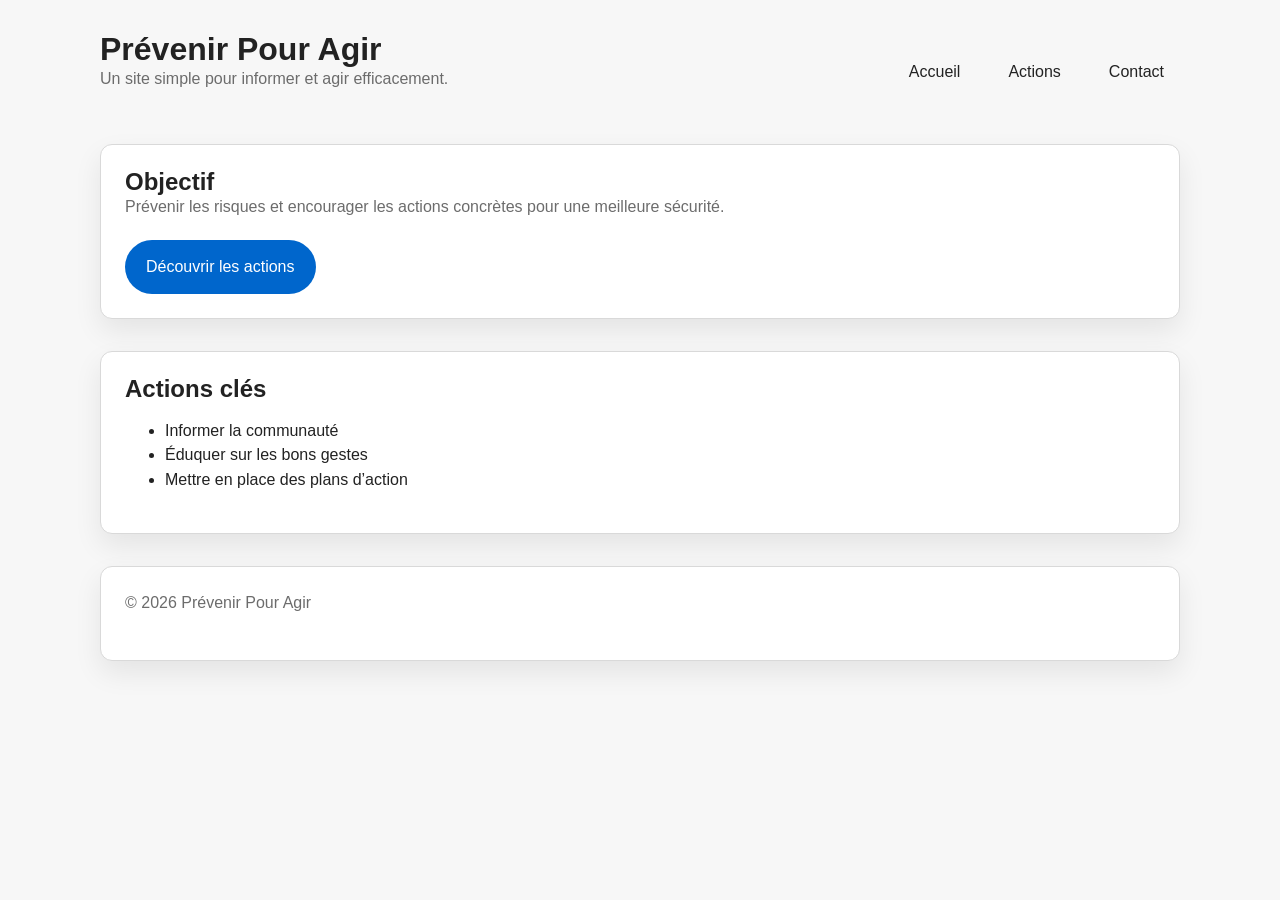
==== index.html @ 8dd8520b "Initialisation du projet et ajout du site" ====
<!DOCTYPE html>
<html lang="en">
<head>
    <meta charset="UTF-8">
    <meta name="viewport" content="width=device-width, initial-scale=1.0">
    <title>Prévenir Pour Agir</title>
    <link rel="stylesheet" href="style.css">
</head>
<body>
  <div class="container">
    <header>
      <div class="brand-nav">
        <div>
          <h1>Prévenir Pour Agir</h1>
          <p>Un site simple pour informer et agir efficacement.</p>
        </div>
        <nav class="nav-bar">
          <a href="#home">Accueil</a>
          <a href="#actions">Actions</a>
          <a href="#contact">Contact</a>
        </nav>
      </div>
    </header>

    <main id="home">
      <section class="card">
        <h2>Objectif</h2>
        <p>Prévenir les risques et encourager les actions concrètes pour une meilleure sécurité.</p>
        <a href="#actions" class="button">Découvrir les actions</a>
      </section>

      <section id="actions" class="card">
        <h2>Actions clés</h2>
        <ul>
          <li>Informer la communauté</li>
          <li>Éduquer sur les bons gestes</li>
          <li>Mettre en place des plans d’action</li>
        </ul>
      </section>
    </main>

    <footer class="card">
      <p>© 2026 Prévenir Pour Agir</p>
    </footer>
  </div>
</body>
</html>
---- style.css ----
/* Feuille de style standard pour Prévenir Pour Agir */

:root {
  --bg-color: #f7f7f7;
  --surface-color: #ffffff;
  --text-color: #222222;
  --muted-color: #6c6c6c;
  --accent-color: #0066cc;
  --border-color: #d9d9d9;
  --radius: 12px;
  --shadow: 0 12px 28px rgba(0, 0, 0, 0.08);
  --max-width: 1080px;
}

* {
  box-sizing: border-box;
}

html {
  font-family: Inter, "Segoe UI", Roboto, Helvetica, Arial, sans-serif;
  font-size: 16px;
  line-height: 1.55;
  color: var(--text-color);
  background: var(--bg-color);
}

body {
  margin: 0;
  min-height: 100vh;
  background: var(--bg-color);
}

img,
svg,
video,
canvas {
  max-width: 100%;
  display: block;
}

a {
  color: var(--accent-color);
  text-decoration: none;
}

a:hover,
a:focus-visible {
  text-decoration: underline;
}

button,
input,
textarea,
select {
  font: inherit;
}

button {
  cursor: pointer;
}

.container {
  width: min(100%, calc(100% - 3rem));
  max-width: var(--max-width);
  margin: 0 auto;
  padding: 2rem 0;
}

header,
main,
footer {
  width: 100%;
}

.brand-nav {
  display: flex;
  align-items: center;
  justify-content: space-between;
  gap: 1.5rem;
  margin-bottom: 2rem;
}

.nav-bar {
  display: flex;
  flex-wrap: wrap;
  gap: 1rem;
  align-items: center;
}

.nav-bar a {
  color: var(--text-color);
  padding: 0.7rem 1rem;
  border-radius: 999px;
  transition: background 0.2s ease, color 0.2s ease;
}

.nav-bar a:hover,
.nav-bar a:focus-visible {
  background: rgba(0, 102, 204, 0.1);
  color: var(--accent-color);
}

section {
  margin-bottom: 2rem;
}

h1,
h2,
h3,
h4,
h5,
h6 {
  margin: 0;
  line-height: 1.1;
}

h1 {
  font-size: clamp(2rem, 2.5vw, 3rem);
}

p {
  margin: 0 0 1.25rem;
  color: var(--muted-color);
}

.card {
  background: var(--surface-color);
  border: 1px solid var(--border-color);
  border-radius: var(--radius);
  box-shadow: var(--shadow);
  padding: 1.5rem;
}

.button {
  display: inline-flex;
  align-items: center;
  justify-content: center;
  padding: 0.85rem 1.25rem;
  border: 1px solid transparent;
  border-radius: 999px;
  background: var(--accent-color);
  color: #fff;
  text-decoration: none;
  transition: background 0.2s ease, transform 0.2s ease;
}

.button:hover,
.button:focus-visible {
  background: #004a99;
}

@media (prefers-reduced-motion: reduce) {
  * {
    scroll-behavior: auto !important;
    transition-duration: 0s !important;
    animation-duration: 0s !important;
  }
}

@media (max-width: 720px) {
  .container {
    padding: 1.5rem 0;
  }
}
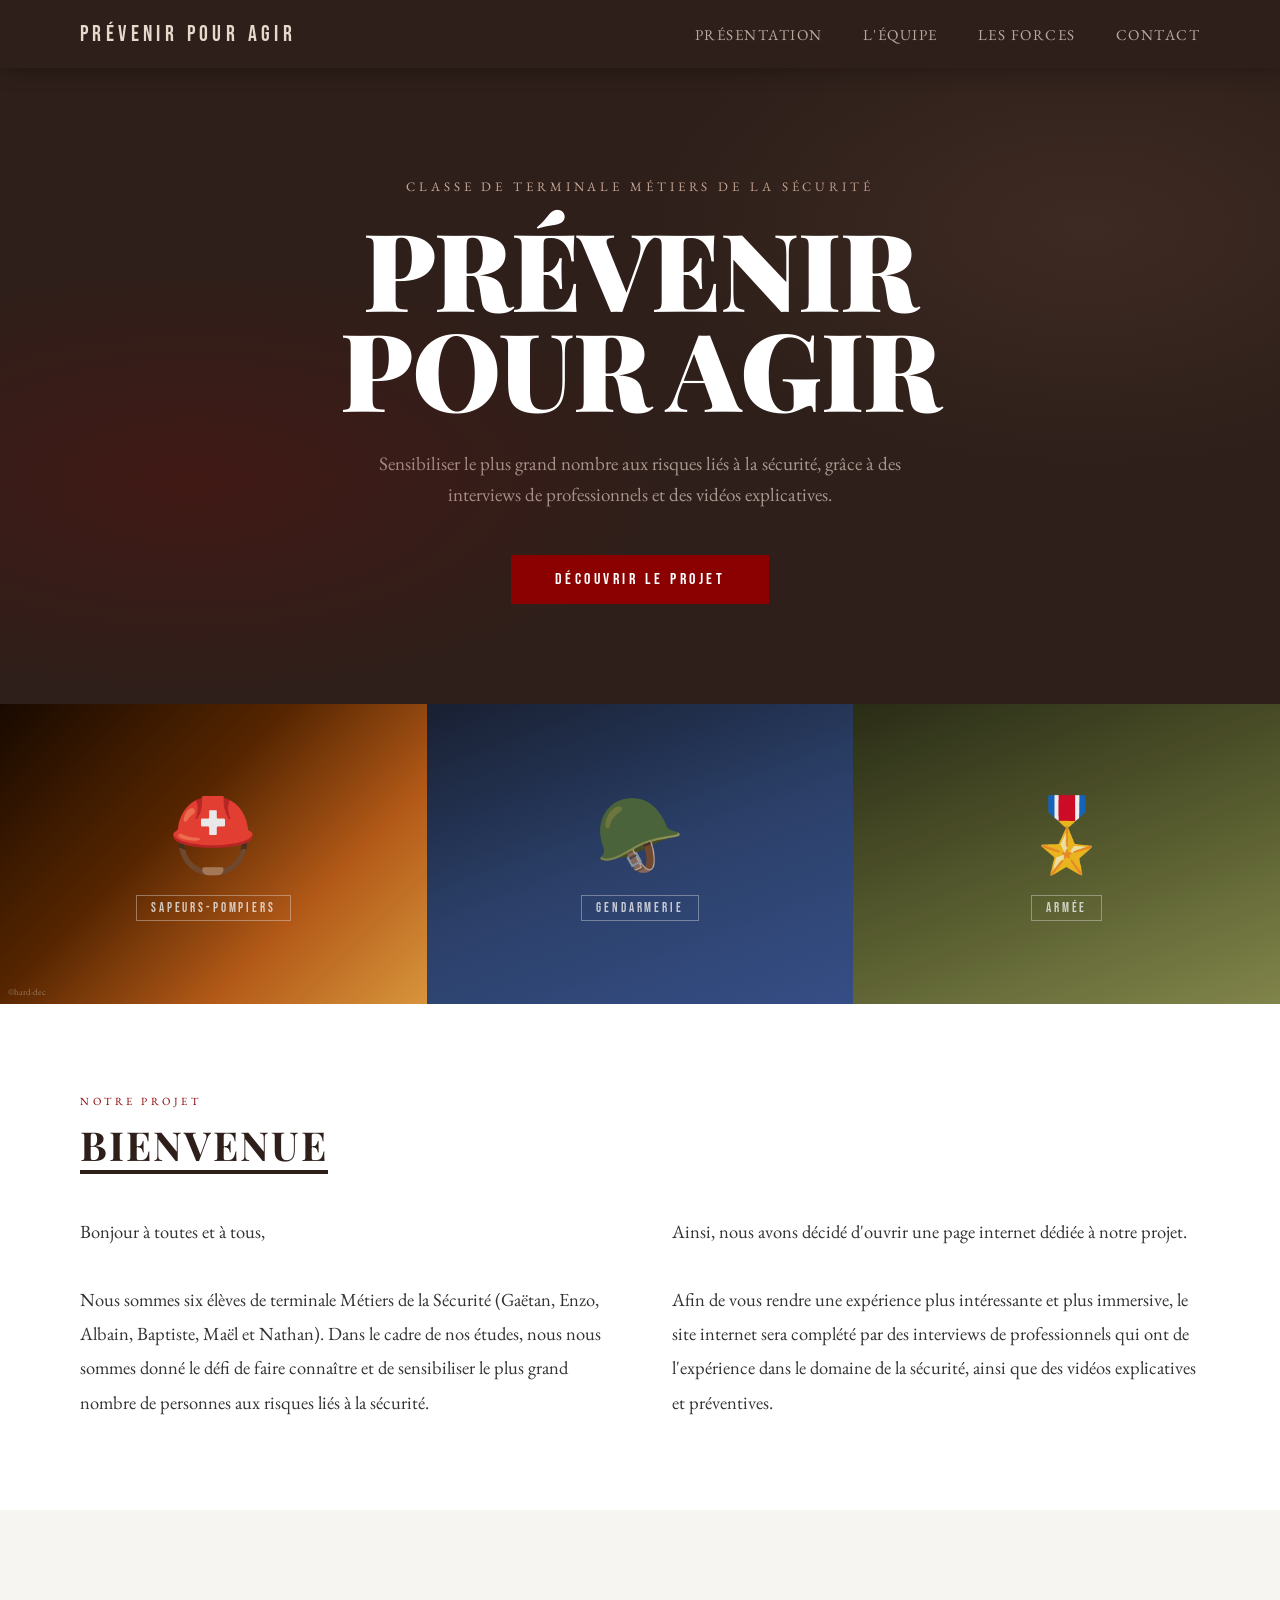
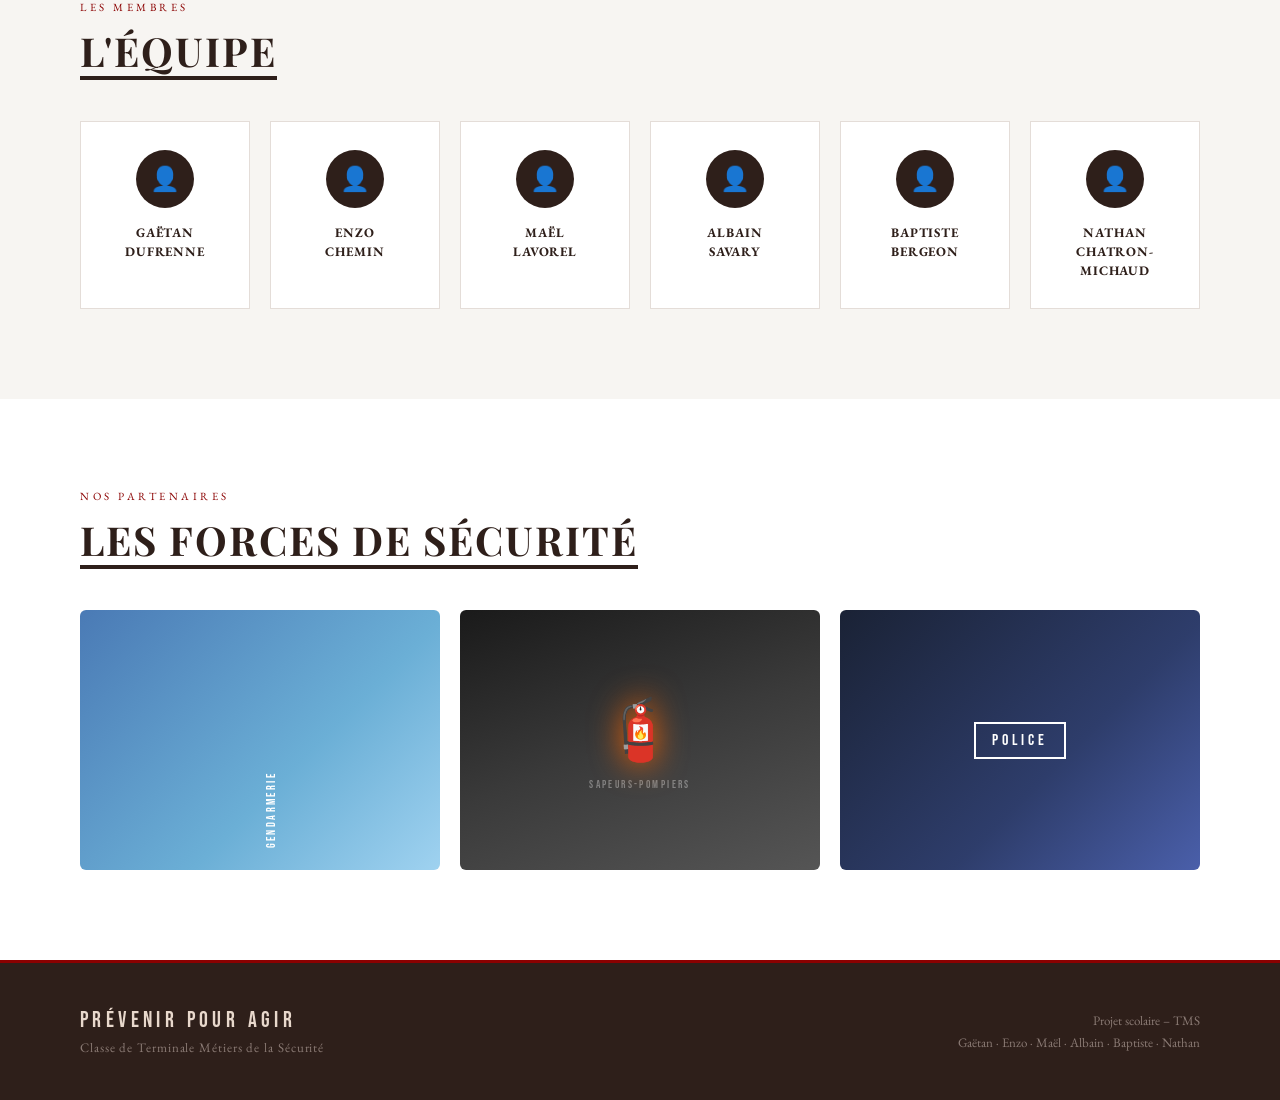
==== commit 70bf7f2a: "Premier commit du projet PPA" ====
--- a/index.html
+++ b/index.html
@@ -1,47 +1,143 @@
 <!DOCTYPE html>
-<html lang="en">
+<html lang="fr">
 <head>
-    <meta charset="UTF-8">
-    <meta name="viewport" content="width=device-width, initial-scale=1.0">
-    <title>Prévenir Pour Agir</title>
-    <link rel="stylesheet" href="style.css">
+  <meta charset="UTF-8" />
+  <meta name="viewport" content="width=device-width, initial-scale=1.0" />
+  <title>Prévenir Pour Agir – Classe de TMS</title>
+  <link href="https://fonts.googleapis.com/css2?family=Playfair+Display:wght@400;700;900&family=Bebas+Neue&family=EB+Garamond:wght@400;700&display=swap" rel="stylesheet" />
+  <link rel="stylesheet" href="style.css" />
 </head>
 <body>
-  <div class="container">
-    <header>
-      <div class="brand-nav">
-        <div>
-          <h1>Prévenir Pour Agir</h1>
-          <p>Un site simple pour informer et agir efficacement.</p>
+
+  <!-- ── NAVBAR ── -->
+  <nav>
+    <a class="nav-logo" href="#">Prévenir Pour Agir</a>
+    <ul class="nav-links">
+      <li><a href="#bienvenue">Présentation</a></li>
+      <li><a href="#equipe">L'équipe</a></li>
+      <li><a href="#forces">Les forces</a></li>
+      <li><a href="#contact">Contact</a></li>
+    </ul>
+  </nav>
+
+  <!-- ── HERO ── -->
+  <section class="hero">
+    <p class="hero-tag">Classe de Terminale Métiers de la Sécurité</p>
+    <h1>Prévenir<br>Pour Agir</h1>
+    <p class="hero-sub">
+      Sensibiliser le plus grand nombre aux risques liés à la sécurité, grâce à des interviews de professionnels et des vidéos explicatives.
+    </p>
+    <a href="#bienvenue" class="hero-cta">Découvrir le projet</a>
+  </section>
+
+  <!-- ── PHOTO STRIP ── -->
+  <div class="photo-strip">
+    <div class="strip-cell strip-cell-fire">
+      <div class="strip-cell-inner">
+        <span class="strip-icon">⛑️</span>
+        <span class="strip-label">Sapeurs-Pompiers</span>
+      </div>
+      <span class="copyright">©hard-dec</span>
+    </div>
+    <div class="strip-cell strip-cell-gend">
+      <div class="strip-cell-inner">
+        <span class="strip-icon">🪖</span>
+        <span class="strip-label">Gendarmerie</span>
+      </div>
+    </div>
+    <div class="strip-cell strip-cell-army">
+      <div class="strip-cell-inner">
+        <span class="strip-icon">🎖️</span>
+        <span class="strip-label">Armée</span>
+      </div>
+    </div>
+  </div>
+
+  <!-- ── BIENVENUE / ABOUT ── -->
+  <section id="bienvenue">
+    <div class="section-inner">
+      <p class="section-label">Notre projet</p>
+      <h2 class="section-title">Bienvenue</h2>
+      <div class="about-grid">
+        <p>
+          Bonjour à toutes et à tous,<br><br>
+          Nous sommes six élèves de terminale Métiers de la Sécurité (Gaëtan, Enzo, Albain, Baptiste, Maël et Nathan). Dans le cadre de nos études, nous nous sommes donné le défi de faire connaître et de sensibiliser le plus grand nombre de personnes aux risques liés à la sécurité.
+        </p>
+        <p>
+          Ainsi, nous avons décidé d'ouvrir une page internet dédiée à notre projet.<br><br>
+          Afin de vous rendre une expérience plus intéressante et plus immersive, le site internet sera complété par des interviews de professionnels qui ont de l'expérience dans le domaine de la sécurité, ainsi que des vidéos explicatives et préventives.
+        </p>
+      </div>
+    </div>
+  </section>
+
+  <!-- ── ÉQUIPE ── -->
+  <section id="equipe">
+    <div class="section-inner">
+      <p class="section-label">Les membres</p>
+      <h2 class="section-title">L'équipe</h2>
+      <div class="team-grid">
+        <div class="team-card">
+          <div class="team-avatar">👤</div>
+          <p class="team-name">Gaëtan<br>Dufrenne</p>
         </div>
-        <nav class="nav-bar">
-          <a href="#home">Accueil</a>
-          <a href="#actions">Actions</a>
-          <a href="#contact">Contact</a>
-        </nav>
+        <div class="team-card">
+          <div class="team-avatar">👤</div>
+          <p class="team-name">Enzo<br>Chemin</p>
+        </div>
+        <div class="team-card">
+          <div class="team-avatar">👤</div>
+          <p class="team-name">Maël<br>Lavorel</p>
+        </div>
+        <div class="team-card">
+          <div class="team-avatar">👤</div>
+          <p class="team-name">Albain<br>Savary</p>
+        </div>
+        <div class="team-card">
+          <div class="team-avatar">👤</div>
+          <p class="team-name">Baptiste<br>Bergeon</p>
+        </div>
+        <div class="team-card">
+          <div class="team-avatar">👤</div>
+          <p class="team-name">Nathan<br>Chatron-Michaud</p>
+        </div>
       </div>
-    </header>
+    </div>
+  </section>
 
-    <main id="home">
-      <section class="card">
-        <h2>Objectif</h2>
-        <p>Prévenir les risques et encourager les actions concrètes pour une meilleure sécurité.</p>
-        <a href="#actions" class="button">Découvrir les actions</a>
-      </section>
+  <!-- ── FORCES ── -->
+  <section id="forces">
+    <div class="section-inner">
+      <p class="section-label">Nos partenaires</p>
+      <h2 class="section-title">Les forces de sécurité</h2>
+      <div class="bottom-photos">
+        <div class="bp-cell bp-gend">
+          <span class="badge-side">Gendarmerie</span>
+        </div>
+        <div class="bp-cell bp-fire">
+          <div class="bp-fire-inner">
+            <span class="bp-fire-icon">🧯</span>
+            <span class="bp-fire-num">Sapeurs-Pompiers</span>
+          </div>
+        </div>
+        <div class="bp-cell bp-police">
+          <div class="badge-white">Police</div>
+        </div>
+      </div>
+    </div>
+  </section>
 
-      <section id="actions" class="card">
-        <h2>Actions clés</h2>
-        <ul>
-          <li>Informer la communauté</li>
-          <li>Éduquer sur les bons gestes</li>
-          <li>Mettre en place des plans d’action</li>
-        </ul>
-      </section>
-    </main>
+  <!-- ── FOOTER ── -->
+  <footer id="contact">
+    <div>
+      <div class="footer-logo">Prévenir Pour Agir</div>
+      <div class="footer-sub">Classe de Terminale Métiers de la Sécurité</div>
+    </div>
+    <div class="footer-right">
+      Projet scolaire – TMS<br>
+      Gaëtan · Enzo · Maël · Albain · Baptiste · Nathan
+    </div>
+  </footer>
 
-    <footer class="card">
-      <p>© 2026 Prévenir Pour Agir</p>
-    </footer>
-  </div>
 </body>
-</html>+</html>
--- a/style.css
+++ b/style.css
@@ -1,164 +1,396 @@
-/* Feuille de style standard pour Prévenir Pour Agir */
+*, *::before, *::after { box-sizing: border-box; margin: 0; padding: 0; }
 
 :root {
-  --bg-color: #f7f7f7;
-  --surface-color: #ffffff;
-  --text-color: #222222;
-  --muted-color: #6c6c6c;
-  --accent-color: #0066cc;
-  --border-color: #d9d9d9;
-  --radius: 12px;
-  --shadow: 0 12px 28px rgba(0, 0, 0, 0.08);
-  --max-width: 1080px;
-}
-
-* {
-  box-sizing: border-box;
-}
-
-html {
-  font-family: Inter, "Segoe UI", Roboto, Helvetica, Arial, sans-serif;
+  --dark:   #2e1f1a;
+  --white:  #ffffff;
+  --light:  #f7f5f2;
+  --mid:    #6b4c3b;
+  --accent: #8b0000;
+  --border: #e4ddd8;
+  --text:   #1a1a1a;
+  --muted:  #777;
+}
+
+html { scroll-behavior: smooth; }
+
+body {
+  background: var(--white);
+  font-family: 'EB Garamond', Georgia, serif;
+  color: var(--text);
+  margin: 0;
+}
+
+/* ── NAVBAR ─────────────────────────────────── */
+nav {
+  position: sticky;
+  top: 0;
+  z-index: 100;
+  background: var(--dark);
+  display: flex;
+  align-items: center;
+  justify-content: space-between;
+  padding: 0 80px;
+  height: 68px;
+  box-shadow: 0 2px 20px rgba(0,0,0,.3);
+}
+
+.nav-logo {
+  font-family: 'Bebas Neue', sans-serif;
+  font-size: 22px;
+  letter-spacing: .2em;
+  color: #e8d8cc;
+  text-decoration: none;
+}
+
+.nav-links {
+  display: flex;
+  gap: 40px;
+  list-style: none;
+}
+
+.nav-links a {
+  font-family: 'EB Garamond', serif;
+  font-size: 15px;
+  letter-spacing: .1em;
+  color: #b8a8a0;
+  text-decoration: none;
+  text-transform: uppercase;
+  transition: color .2s;
+}
+
+.nav-links a:hover { color: #fff; }
+
+/* ── HERO ────────────────────────────────────── */
+.hero {
+  background: var(--dark);
+  color: #fff;
+  display: flex;
+  flex-direction: column;
+  align-items: center;
+  justify-content: center;
+  text-align: center;
+  padding: 110px 24px 100px;
+  position: relative;
+  overflow: hidden;
+}
+
+.hero::before {
+  content: '';
+  position: absolute;
+  inset: 0;
+  background:
+    radial-gradient(ellipse 55% 50% at 15% 65%, rgba(139,0,0,.2) 0%, transparent 70%),
+    radial-gradient(ellipse 50% 55% at 85% 25%, rgba(107,76,59,.25) 0%, transparent 70%);
+  pointer-events: none;
+}
+
+.hero-tag {
+  font-family: 'EB Garamond', serif;
+  font-size: 13px;
+  letter-spacing: .3em;
+  text-transform: uppercase;
+  color: #c8a898;
+  margin-bottom: 22px;
+}
+
+.hero h1 {
+  font-family: 'Playfair Display', serif;
+  font-weight: 900;
+  font-size: clamp(56px, 9vw, 108px);
+  letter-spacing: -.01em;
+  line-height: .93;
+  text-transform: uppercase;
+  color: #fff;
+  margin-bottom: 30px;
+  position: relative;
+}
+
+.hero-sub {
+  font-size: 19px;
+  color: #a89890;
+  max-width: 560px;
+  line-height: 1.65;
+  margin-bottom: 44px;
+}
+
+.hero-cta {
+  display: inline-block;
+  background: var(--accent);
+  color: #fff;
+  font-family: 'Bebas Neue', sans-serif;
   font-size: 16px;
-  line-height: 1.55;
-  color: var(--text-color);
-  background: var(--bg-color);
-}
-
-body {
-  margin: 0;
-  min-height: 100vh;
-  background: var(--bg-color);
-}
-
-img,
-svg,
-video,
-canvas {
-  max-width: 100%;
-  display: block;
-}
-
-a {
-  color: var(--accent-color);
+  letter-spacing: .22em;
+  padding: 15px 44px;
   text-decoration: none;
-}
-
-a:hover,
-a:focus-visible {
+  transition: background .2s, transform .15s;
+}
+
+.hero-cta:hover {
+  background: #a50000;
+  transform: translateY(-2px);
+}
+
+/* ── PHOTO STRIP ─────────────────────────────── */
+.photo-strip {
+  display: grid;
+  grid-template-columns: repeat(3, 1fr);
+  height: 300px;
+}
+
+.strip-cell {
+  overflow: hidden;
+  position: relative;
+}
+
+.strip-cell-fire  { background: linear-gradient(135deg, #1a0a00 0%, #5c2800 40%, #c0601a 70%, #e8a040 100%); }
+.strip-cell-gend  { background: linear-gradient(160deg, #1a2235 0%, #2e4470 50%, #3a5490 100%); }
+.strip-cell-army  { background: linear-gradient(160deg, #2d3018 0%, #5a5f30 50%, #8a8f50 100%); }
+
+.strip-cell-inner {
+  width: 100%;
+  height: 100%;
+  display: flex;
+  flex-direction: column;
+  align-items: center;
+  justify-content: center;
+  gap: 14px;
+}
+
+.strip-icon { font-size: 72px; }
+
+.strip-label {
+  font-family: 'Bebas Neue', sans-serif;
+  font-size: 13px;
+  letter-spacing: .22em;
+  color: rgba(255,255,255,.8);
+  border: 1.5px solid rgba(255,255,255,.38);
+  padding: 4px 14px;
+}
+
+.strip-cell::after {
+  content: '';
+  position: absolute;
+  inset: 0;
+  background: rgba(0,0,0,.07);
+  pointer-events: none;
+}
+
+.copyright {
+  font-size: 9px;
+  color: rgba(255,255,255,.4);
+  position: absolute;
+  bottom: 6px;
+  left: 8px;
+}
+
+/* ── SECTIONS ────────────────────────────────── */
+.section-inner {
+  max-width: 1140px;
+  margin: 0 auto;
+}
+
+.section-label {
+  font-family: 'EB Garamond', serif;
+  font-size: 11px;
+  letter-spacing: .32em;
+  text-transform: uppercase;
+  color: var(--accent);
+  margin-bottom: 10px;
+}
+
+.section-title {
+  font-family: 'Playfair Display', serif;
+  font-size: clamp(28px, 3.5vw, 40px);
+  font-weight: 700;
+  text-transform: uppercase;
+  letter-spacing: .05em;
+  color: var(--dark);
   text-decoration: underline;
-}
-
-button,
-input,
-textarea,
-select {
-  font: inherit;
-}
-
-button {
-  cursor: pointer;
-}
-
-.container {
-  width: min(100%, calc(100% - 3rem));
-  max-width: var(--max-width);
-  margin: 0 auto;
-  padding: 2rem 0;
-}
-
-header,
-main,
+  text-underline-offset: 9px;
+  margin-bottom: 44px;
+}
+
+/* ── WELCOME / ABOUT ─────────────────────────── */
+#bienvenue {
+  padding: 90px 80px;
+  background: var(--white);
+}
+
+.about-grid {
+  display: grid;
+  grid-template-columns: 1fr 1fr;
+  gap: 64px;
+}
+
+.about-grid p {
+  font-size: 18.5px;
+  line-height: 1.85;
+  color: #333;
+}
+
+/* ── TEAM SECTION ────────────────────────────── */
+#equipe {
+  padding: 90px 80px;
+  background: var(--light);
+}
+
+.team-grid {
+  display: grid;
+  grid-template-columns: repeat(6, 1fr);
+  gap: 20px;
+}
+
+.team-card {
+  background: var(--white);
+  border: 1px solid var(--border);
+  padding: 28px 14px;
+  text-align: center;
+  transition: box-shadow .25s, transform .25s;
+}
+
+.team-card:hover {
+  box-shadow: 0 10px 36px rgba(46,31,26,.12);
+  transform: translateY(-5px);
+}
+
+.team-avatar {
+  width: 58px;
+  height: 58px;
+  border-radius: 50%;
+  background: var(--dark);
+  display: flex;
+  align-items: center;
+  justify-content: center;
+  margin: 0 auto 16px;
+  font-size: 24px;
+}
+
+.team-name {
+  font-family: 'EB Garamond', serif;
+  font-size: 13px;
+  font-weight: 700;
+  letter-spacing: .07em;
+  text-transform: uppercase;
+  color: var(--dark);
+  line-height: 1.45;
+}
+
+/* ── BOTTOM PHOTOS ───────────────────────────── */
+#forces {
+  padding: 90px 80px;
+  background: var(--white);
+}
+
+.bottom-photos {
+  display: grid;
+  grid-template-columns: repeat(3, 1fr);
+  gap: 20px;
+  height: 260px;
+}
+
+.bp-cell {
+  border-radius: 6px;
+  overflow: hidden;
+  display: flex;
+  align-items: center;
+  justify-content: center;
+  position: relative;
+}
+
+.bp-gend {
+  background: linear-gradient(135deg, #4a7ab5 0%, #6bafd6 60%, #9fd2f0 100%);
+  align-items: flex-end;
+  padding-bottom: 22px;
+  padding-left: 22px;
+}
+.bp-fire   { background: linear-gradient(160deg, #1a1a1a 0%, #3a3a3a 50%, #555 100%); }
+.bp-police { background: linear-gradient(135deg, #1a2235 0%, #2e3d6b 60%, #4a5faa 100%); }
+
+.badge-side {
+  font-family: 'Bebas Neue', sans-serif;
+  font-size: 12px;
+  letter-spacing: .2em;
+  color: #fff;
+  writing-mode: vertical-rl;
+  transform: rotate(180deg);
+}
+
+.badge-white {
+  font-family: 'Bebas Neue', sans-serif;
+  font-size: 16px;
+  letter-spacing: .24em;
+  color: #fff;
+  border: 2px solid #fff;
+  padding: 7px 16px;
+}
+
+.bp-fire-inner {
+  display: flex;
+  flex-direction: column;
+  align-items: center;
+  gap: 10px;
+}
+
+.bp-fire-icon {
+  font-size: 60px;
+  filter: drop-shadow(0 0 16px #ff6600);
+}
+
+.bp-fire-num {
+  font-family: 'Bebas Neue', sans-serif;
+  font-size: 11px;
+  letter-spacing: .22em;
+  color: rgba(255,255,255,.35);
+}
+
+/* ── FOOTER ─────────────────────────────────── */
 footer {
-  width: 100%;
-}
-
-.brand-nav {
-  display: flex;
-  align-items: center;
+  background: var(--dark);
+  color: #c8b8b0;
+  padding: 44px 80px;
+  display: flex;
   justify-content: space-between;
-  gap: 1.5rem;
-  margin-bottom: 2rem;
-}
-
-.nav-bar {
-  display: flex;
-  flex-wrap: wrap;
-  gap: 1rem;
-  align-items: center;
-}
-
-.nav-bar a {
-  color: var(--text-color);
-  padding: 0.7rem 1rem;
-  border-radius: 999px;
-  transition: background 0.2s ease, color 0.2s ease;
-}
-
-.nav-bar a:hover,
-.nav-bar a:focus-visible {
-  background: rgba(0, 102, 204, 0.1);
-  color: var(--accent-color);
-}
-
-section {
-  margin-bottom: 2rem;
-}
-
-h1,
-h2,
-h3,
-h4,
-h5,
-h6 {
-  margin: 0;
-  line-height: 1.1;
-}
-
-h1 {
-  font-size: clamp(2rem, 2.5vw, 3rem);
-}
-
-p {
-  margin: 0 0 1.25rem;
-  color: var(--muted-color);
-}
-
-.card {
-  background: var(--surface-color);
-  border: 1px solid var(--border-color);
-  border-radius: var(--radius);
-  box-shadow: var(--shadow);
-  padding: 1.5rem;
-}
-
-.button {
-  display: inline-flex;
-  align-items: center;
-  justify-content: center;
-  padding: 0.85rem 1.25rem;
-  border: 1px solid transparent;
-  border-radius: 999px;
-  background: var(--accent-color);
-  color: #fff;
-  text-decoration: none;
-  transition: background 0.2s ease, transform 0.2s ease;
-}
-
-.button:hover,
-.button:focus-visible {
-  background: #004a99;
-}
-
-@media (prefers-reduced-motion: reduce) {
-  * {
-    scroll-behavior: auto !important;
-    transition-duration: 0s !important;
-    animation-duration: 0s !important;
-  }
+  align-items: center;
+  border-top: 3px solid var(--accent);
+}
+
+.footer-logo {
+  font-family: 'Bebas Neue', sans-serif;
+  font-size: 22px;
+  letter-spacing: .2em;
+  color: #e8d8cc;
+}
+
+.footer-sub {
+  font-size: 13px;
+  letter-spacing: .07em;
+  color: #8a7a74;
+  margin-top: 5px;
+}
+
+.footer-right {
+  font-size: 13px;
+  text-align: right;
+  color: #8a7a74;
+  line-height: 1.7;
+}
+
+/* ── RESPONSIVE ──────────────────────────────── */
+@media (max-width: 1024px) {
+  nav, #bienvenue, #equipe, #forces, footer { padding-left: 36px; padding-right: 36px; }
+  .team-grid { grid-template-columns: repeat(3, 1fr); }
 }
 
 @media (max-width: 720px) {
-  .container {
-    padding: 1.5rem 0;
-  }
-}
+  nav { padding: 0 20px; }
+  .nav-links { display: none; }
+  .photo-strip { grid-template-columns: 1fr; height: auto; }
+  .strip-cell { height: 200px; }
+  #bienvenue, #equipe, #forces { padding: 60px 20px; }
+  .about-grid { grid-template-columns: 1fr; gap: 28px; }
+  .team-grid { grid-template-columns: repeat(2, 1fr); }
+  .bottom-photos { grid-template-columns: 1fr; height: auto; }
+  .bp-cell { height: 180px; }
+  footer { flex-direction: column; gap: 16px; text-align: center; padding: 36px 20px; }
+  .footer-right { text-align: center; }
+}
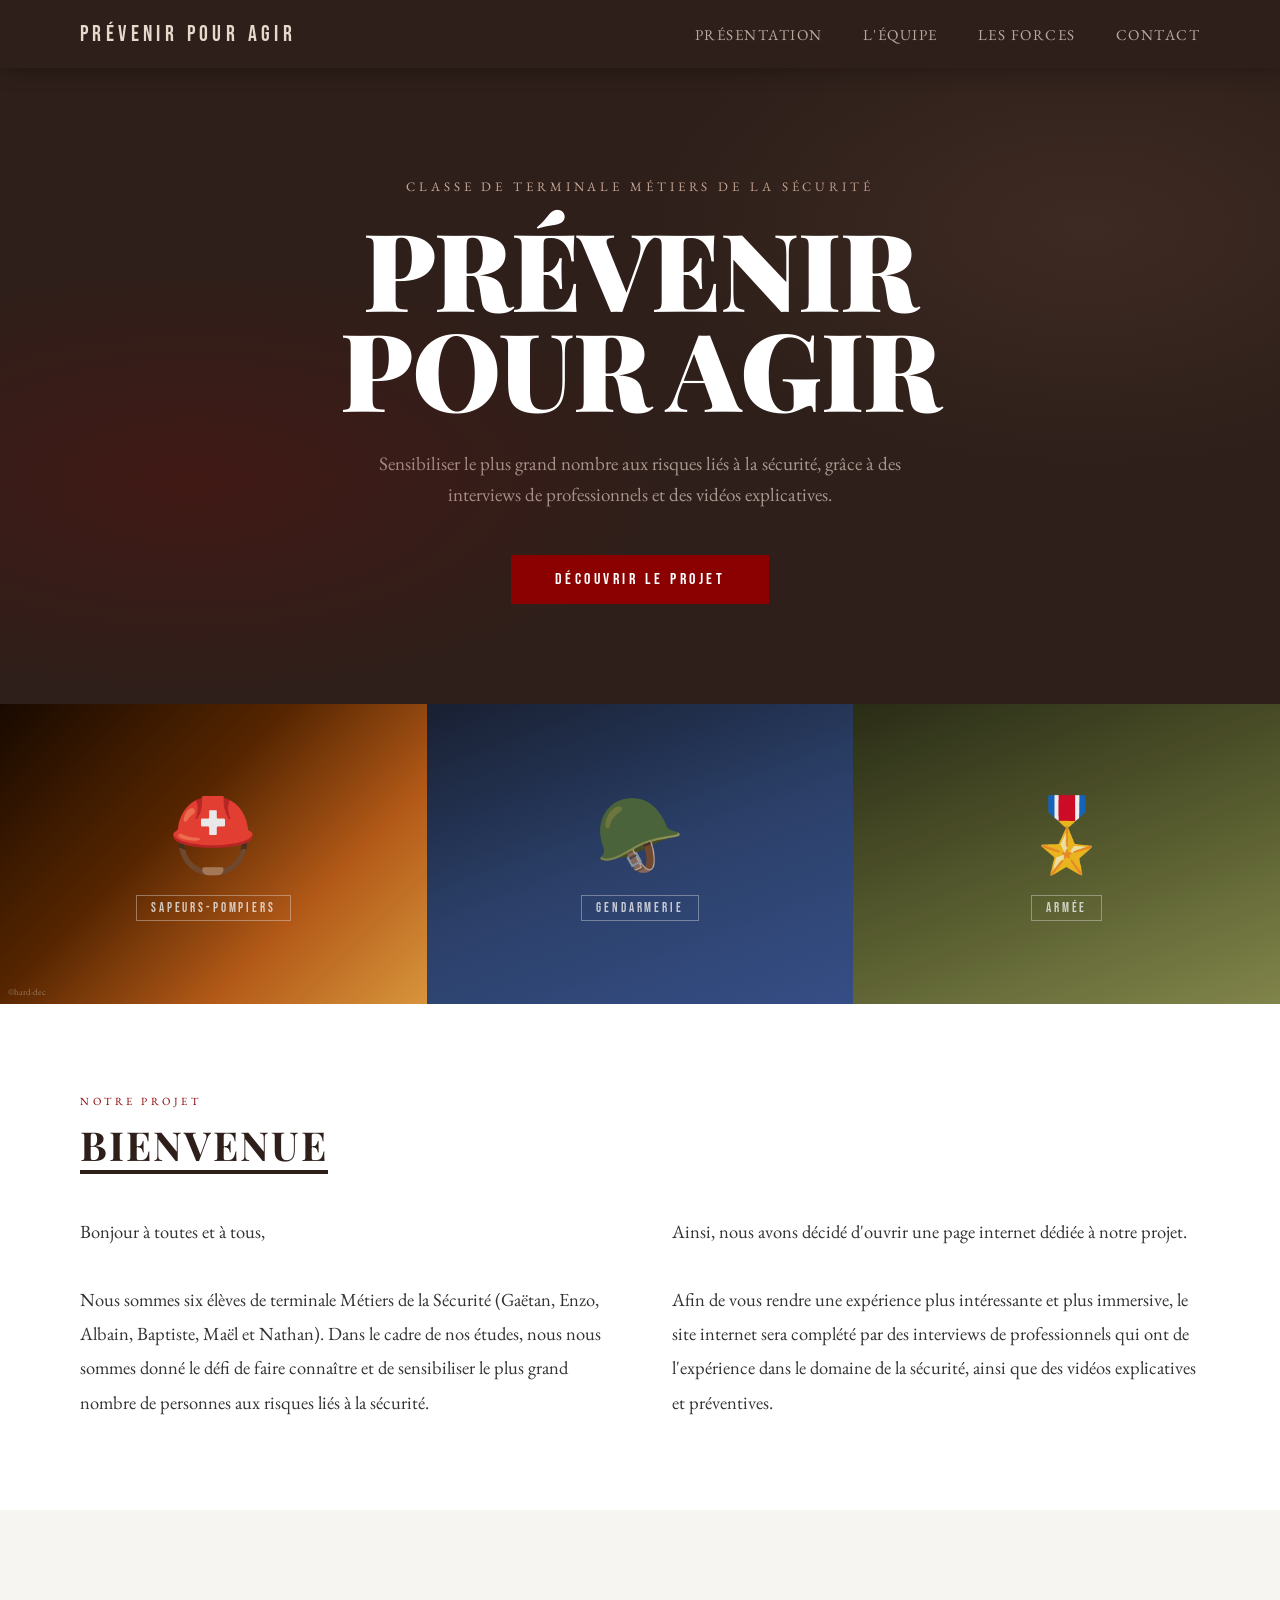
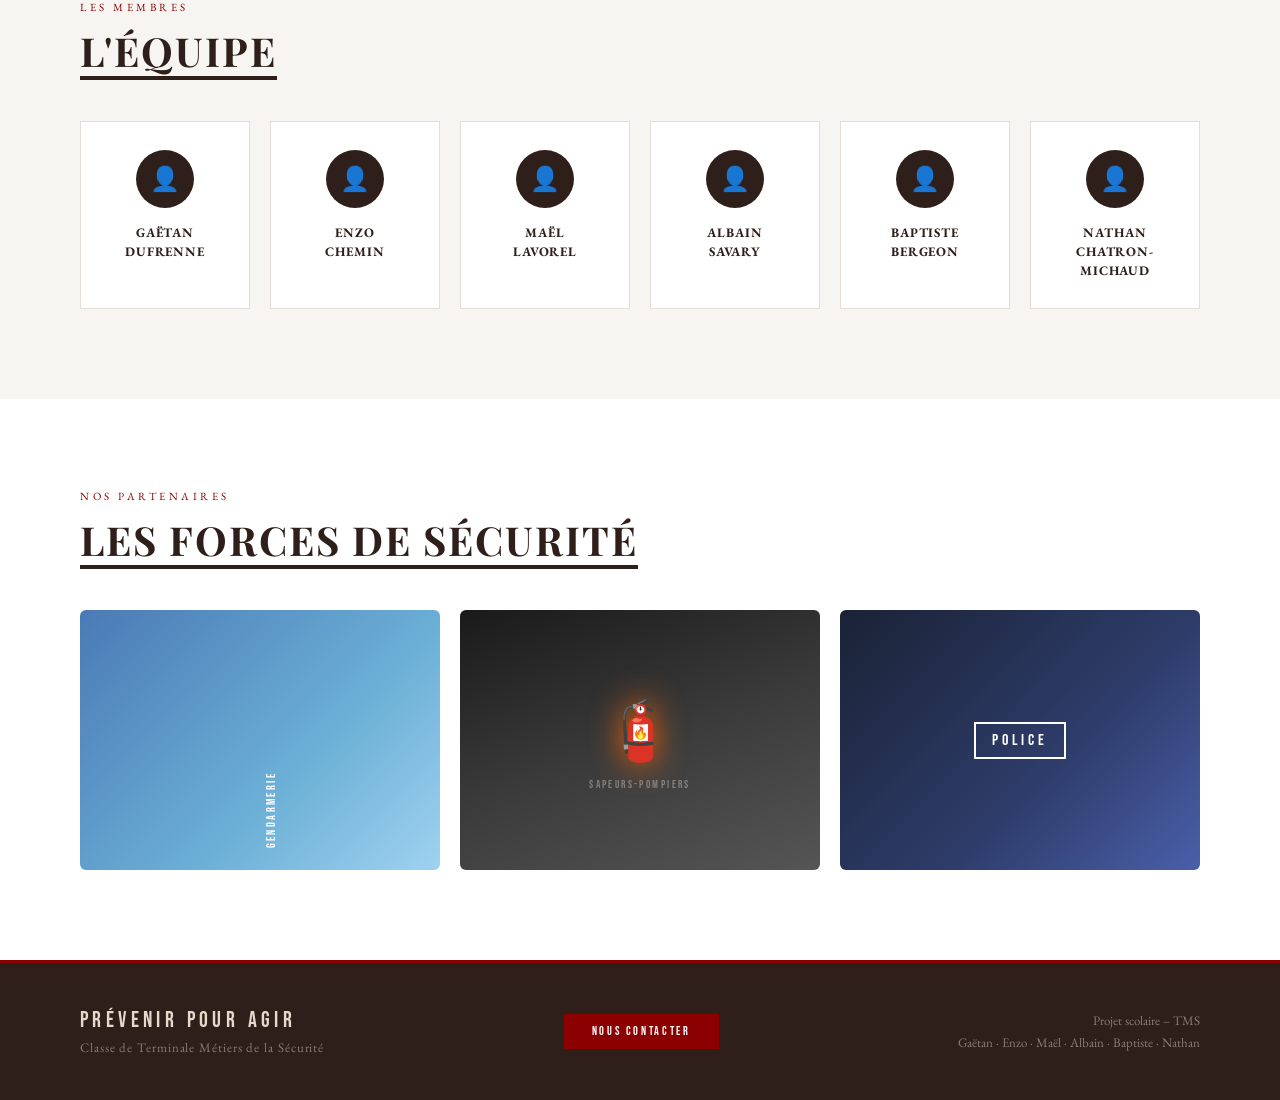
==== commit b04072f3: "Ajout des principaux contenu" ====
--- a/index.html
+++ b/index.html
@@ -133,6 +133,7 @@
       <div class="footer-logo">Prévenir Pour Agir</div>
       <div class="footer-sub">Classe de Terminale Métiers de la Sécurité</div>
     </div>
+    <a href ="contact.html" class="footer-contact">Nous contacter</a>
     <div class="footer-right">
       Projet scolaire – TMS<br>
       Gaëtan · Enzo · Maël · Albain · Baptiste · Nathan
--- a/style.css
+++ b/style.css
@@ -373,6 +373,16 @@
   text-align: right;
   color: #8a7a74;
   line-height: 1.7;
+}
+.footer-contact {
+  background: var(--accent);
+  color: #fff;
+  font-family: 'Bebas Neue', sans-serif;
+  font-size: 12px;
+  letter-spacing: .22em;
+  padding: 10px 28px;
+  text-decoration: none;
+  transition: background .2s, transform .15s;
 }
 
 /* ── RESPONSIVE ──────────────────────────────── */
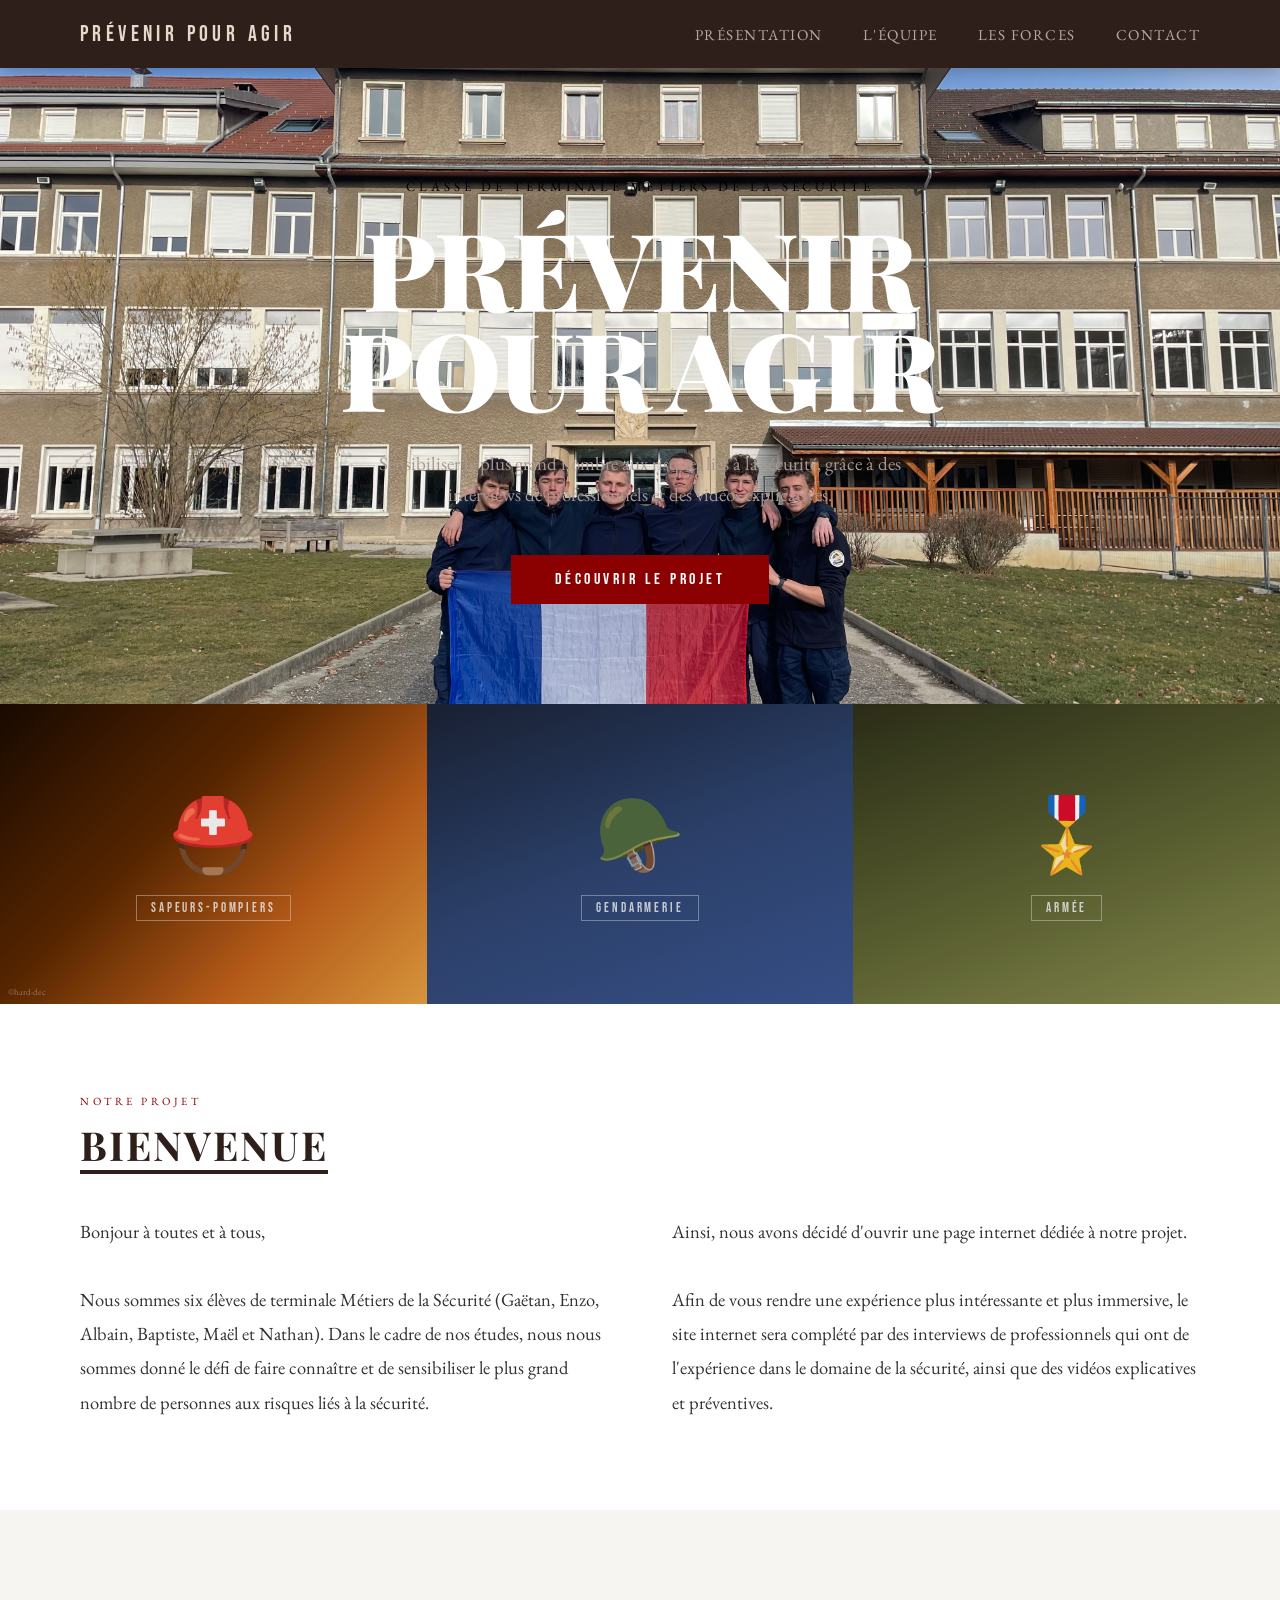
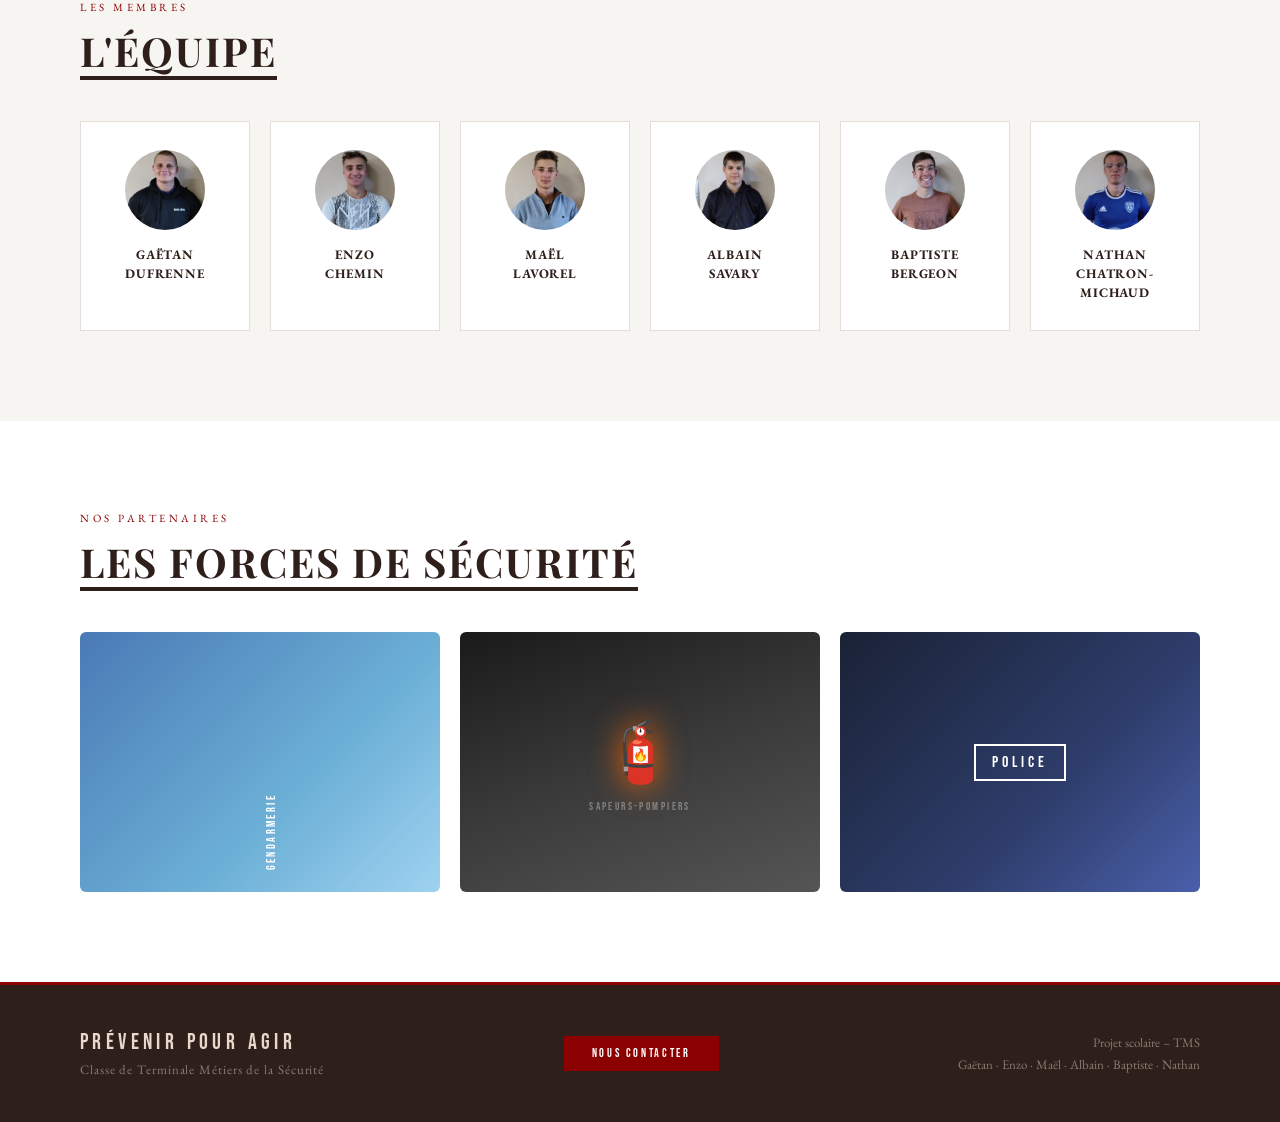
==== commit fad66f26: "Ajouts des images" ====
--- a/index.html
+++ b/index.html
@@ -78,27 +78,27 @@
       <h2 class="section-title">L'équipe</h2>
       <div class="team-grid">
         <div class="team-card">
-          <div class="team-avatar">👤</div>
+          <div class="team-avatar"><img src="asset/Gaetan.jpg" alt="Gaëtan Dufrenne" /></div>
           <p class="team-name">Gaëtan<br>Dufrenne</p>
         </div>
         <div class="team-card">
-          <div class="team-avatar">👤</div>
+          <div class="team-avatar"><img src="asset/Enzo.jpg" alt="Enzo Chemin" /></div>
           <p class="team-name">Enzo<br>Chemin</p>
         </div>
         <div class="team-card">
-          <div class="team-avatar">👤</div>
+          <div class="team-avatar"><img src="asset/Mael.jpg" alt="Maël Lavorel" /></div>
           <p class="team-name">Maël<br>Lavorel</p>
         </div>
         <div class="team-card">
-          <div class="team-avatar">👤</div>
+          <div class="team-avatar"><img src="asset/Albain.jpg" alt="Albain Savary" /></div>
           <p class="team-name">Albain<br>Savary</p>
         </div>
         <div class="team-card">
-          <div class="team-avatar">👤</div>
+          <div class="team-avatar"><img src="asset/Baptiste.jpg" alt="Baptiste Bergeon" /></div>
           <p class="team-name">Baptiste<br>Bergeon</p>
         </div>
         <div class="team-card">
-          <div class="team-avatar">👤</div>
+          <div class="team-avatar"><img src="asset/Nathan.jpg" alt="Nathan Chatron-Michaud" /></div>
           <p class="team-name">Nathan<br>Chatron-Michaud</p>
         </div>
       </div>
--- a/style.css
+++ b/style.css
@@ -62,8 +62,8 @@
 
 /* ── HERO ────────────────────────────────────── */
 .hero {
-  background: var(--dark);
-  color: #fff;
+  background: url('asset/Groupe\ PPA.jpg') center / cover no-repeat;
+  color: #000000;
   display: flex;
   flex-direction: column;
   align-items: center;
@@ -78,9 +78,7 @@
   content: '';
   position: absolute;
   inset: 0;
-  background:
-    radial-gradient(ellipse 55% 50% at 15% 65%, rgba(139,0,0,.2) 0%, transparent 70%),
-    radial-gradient(ellipse 50% 55% at 85% 25%, rgba(107,76,59,.25) 0%, transparent 70%);
+  background: rgba(0, 0, 0, 0);
   pointer-events: none;
 }
 
@@ -89,7 +87,7 @@
   font-size: 13px;
   letter-spacing: .3em;
   text-transform: uppercase;
-  color: #c8a898;
+  color: #000000;
   margin-bottom: 22px;
 }
 
@@ -254,8 +252,8 @@
 }
 
 .team-avatar {
-  width: 58px;
-  height: 58px;
+  width: 80px;
+  height: 80px;
   border-radius: 50%;
   background: var(--dark);
   display: flex;
@@ -263,6 +261,13 @@
   justify-content: center;
   margin: 0 auto 16px;
   font-size: 24px;
+  overflow: hidden;
+}
+
+.team-avatar img {
+  width: 100%;
+  height: 100%;
+  object-fit: cover;
 }
 
 .team-name {
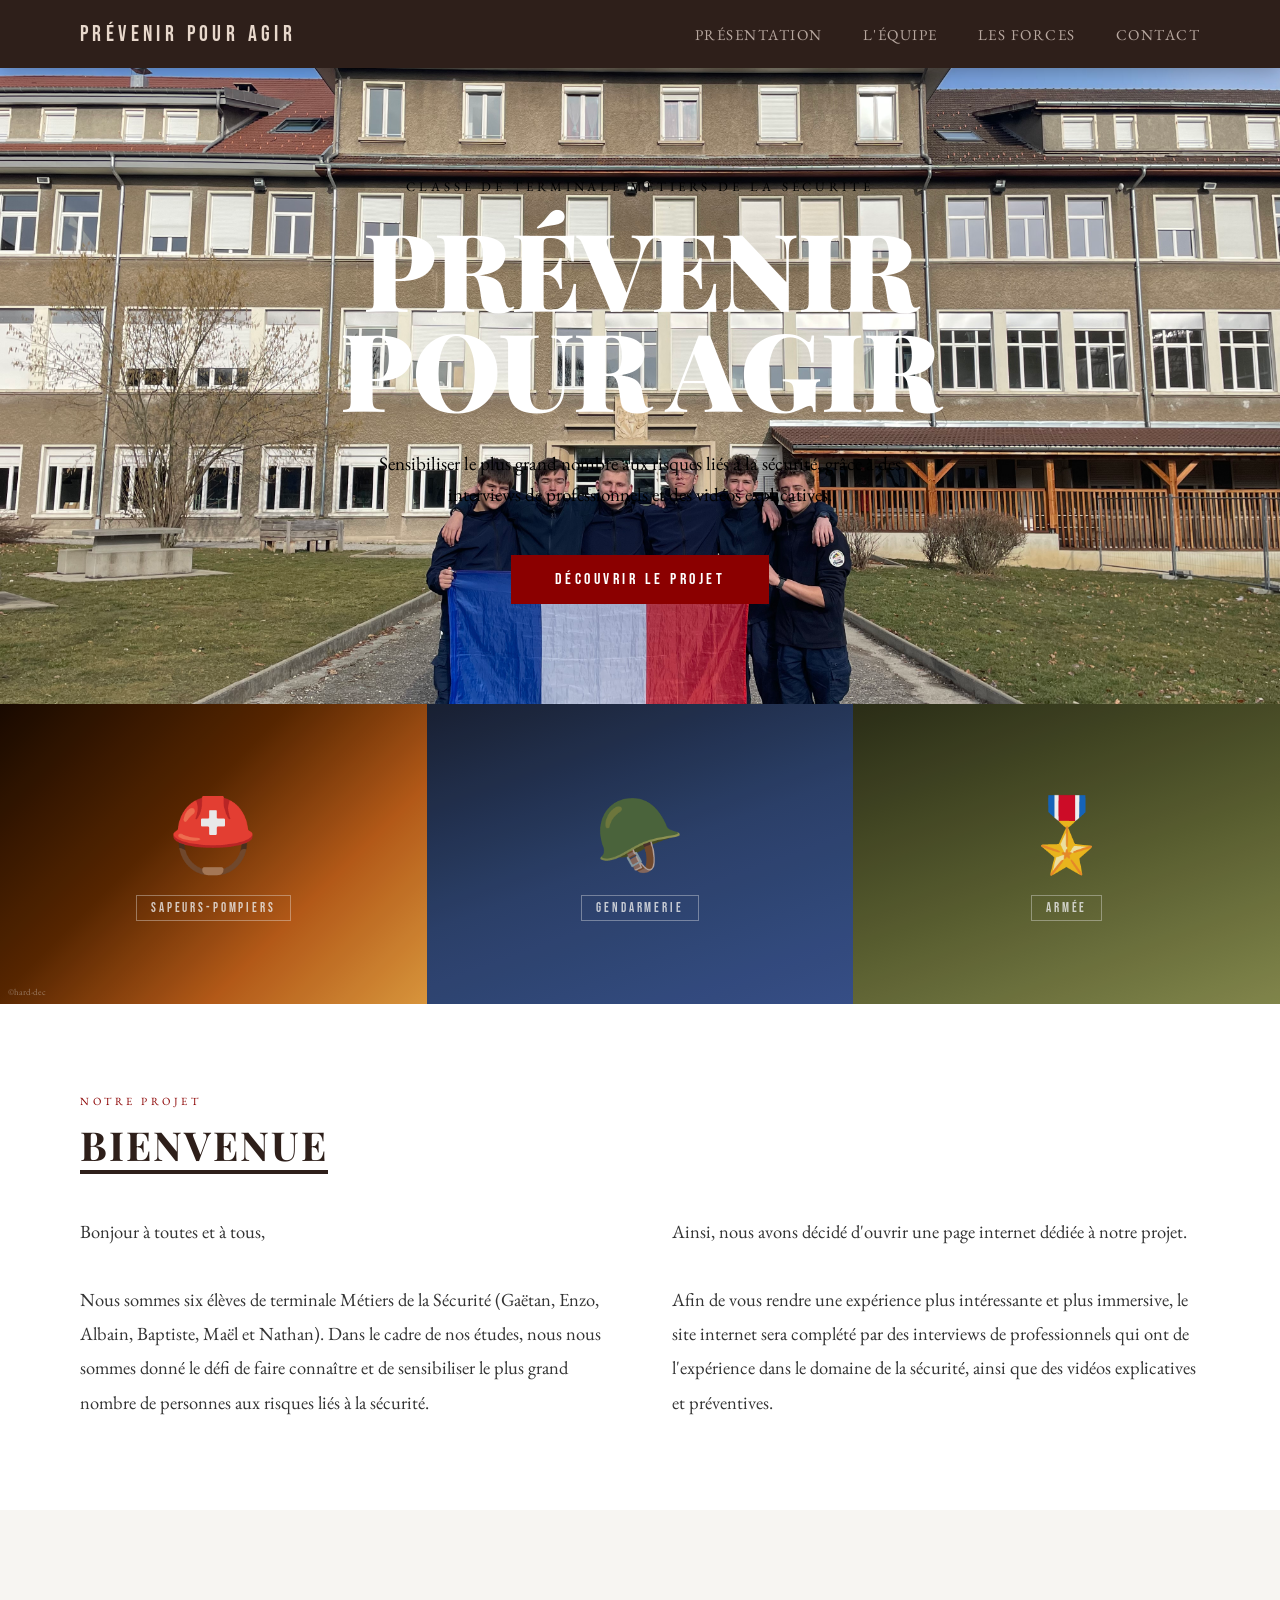
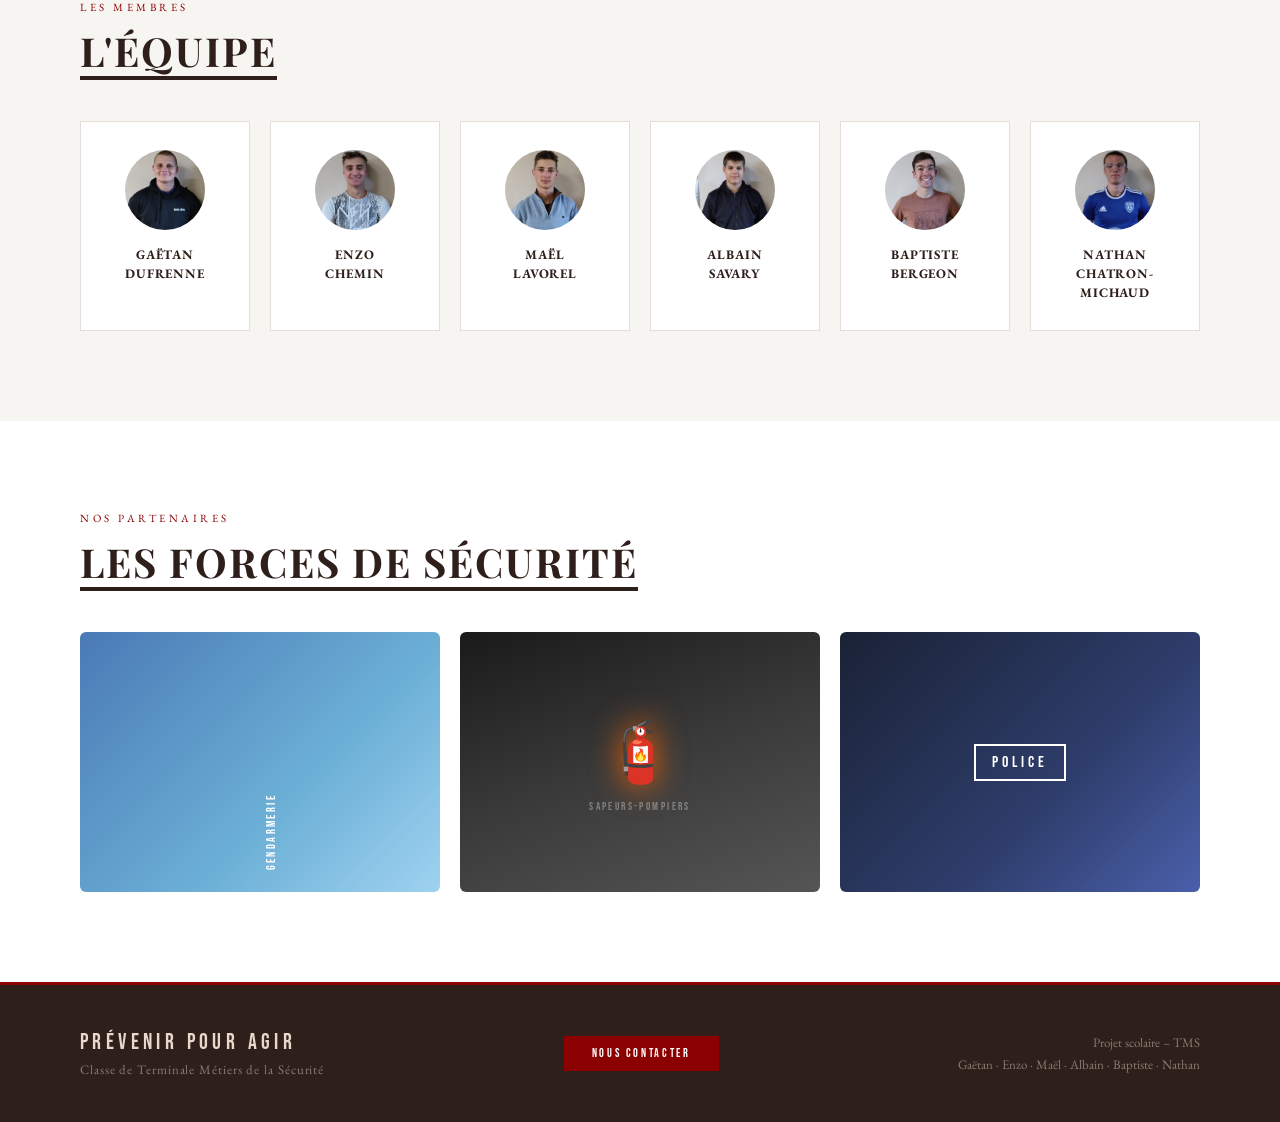
==== commit 6bd2db72: "modif du site" ====
--- a/index.html
+++ b/index.html
@@ -80,26 +80,52 @@
         <div class="team-card">
           <div class="team-avatar"><img src="asset/Gaetan.jpg" alt="Gaëtan Dufrenne" /></div>
           <p class="team-name">Gaëtan<br>Dufrenne</p>
+          <p class="team-intro"> Je m’appelle Gaëtan DUFRENNE. Je suis en terminale bac professionnel Métiers 
+de la sécurité, à l’issus de ma formation je souhaiterais devenir gendarme en 
+escadron mobile. J’ai souhaité développer ce projet afin de pouvoir partager mes 
+connaissance et expériences sur les sujets de nos futurs métiers. </p>
         </div>
         <div class="team-card">
           <div class="team-avatar"><img src="asset/Enzo.jpg" alt="Enzo Chemin" /></div>
           <p class="team-name">Enzo<br>Chemin</p>
+          <p class="team-intro"> Je m’appelle Enzo Chemin. Je suis en terminale bac professionnel Métiers de la 
+sécurité. Je voudrais devenir pompier. Ma passion dans la vie est le sport, et plus 
+particulièrement le street workout. J’ai voulu faire le bac pro pour devenir gendarme, 
+mais le stage avec les pompiers m’a conquis. J’ai eu l’idée de ce projet avec Gaëtan 
+pour motiver un maximum de jeunes à venir dans ces métiers</p>
         </div>
         <div class="team-card">
           <div class="team-avatar"><img src="asset/Mael.jpg" alt="Maël Lavorel" /></div>
           <p class="team-name">Maël<br>Lavorel</p>
+          <p class="team-intro">Bonjour, je m'appelle Maël LAVOREL. Je suis en terminale Métiers de la sécurité à 
+La Roche-sur-Foron, plus tard, je voudrais devenir pompier professionnel. J'aime le 
+VTT, l'escalade, le ski et la moto. J'ai choisi cette filière car c'est celle qui se rapproche 
+le plus du parcours professionnel que je souhaite emprunter.</p>
         </div>
         <div class="team-card">
           <div class="team-avatar"><img src="asset/Albain.jpg" alt="Albain Savary" /></div>
           <p class="team-name">Albain<br>Savary</p>
+          <p class="team-intro">Bonjour, je m'appelle Albain Savary. J'aimerais être soldat en tant que fantassin. 
+J'aime la France, passer du temps avec mes amis et surtout aider les autres. J'ai 
+choisi la filière Métiers de la sécurité afin de pouvoir me rapprocher le plus possible 
+de mon rêve, mais aussi afin de connaître davantage de métiers comme les 
+pompiers, la gendarmerie ou encore la sécurité privée.</p>
         </div>
         <div class="team-card">
           <div class="team-avatar"><img src="asset/Baptiste.jpg" alt="Baptiste Bergeon" /></div>
           <p class="team-name">Baptiste<br>Bergeon</p>
+          <p class="team-intro">Je m’appelle Baptiste Bergeon, j’ai 17 ans. J’ai choisi d’intégrer le bac professionnel 
+Métiers de la sécurité, car plus tard je souhaite devenir pompier professionnel. Ce 
+métier était pour moi une vocation. La cohésion et la fraternité sont pour moi des 
+valeurs très importantes.</p>
         </div>
         <div class="team-card">
           <div class="team-avatar"><img src="asset/Nathan.jpg" alt="Nathan Chatron-Michaud" /></div>
           <p class="team-name">Nathan<br>Chatron-Michaud</p>
+          <p class="team-intro">Je m’appelle Nathan Chatron-Michaud, j’ai 17 ans, je suis rentré dans la filière 
+métier de la sécurité pour réaliser mon rêve qui a toujours été d’être pompier de Paris, 
+mais aussi pour connaitre plus en détail les autres métiers de la sécurité. J’ai choisi 
+ce projet pour sensibiliser les personnes au différent risque et ainsi les protéger</p>
         </div>
       </div>
     </div>
--- a/style.css
+++ b/style.css
@@ -105,7 +105,7 @@
 
 .hero-sub {
   font-size: 19px;
-  color: #a89890;
+  color: #000000;
   max-width: 560px;
   line-height: 1.65;
   margin-bottom: 44px;
@@ -244,6 +244,7 @@
   padding: 28px 14px;
   text-align: center;
   transition: box-shadow .25s, transform .25s;
+  position: relative;
 }
 
 .team-card:hover {
@@ -280,6 +281,40 @@
   line-height: 1.45;
 }
 
+.team-intro {
+  position: absolute;
+  bottom: 100%;
+  left: 50%;
+  transform: translateX(-50%);
+  background: var(--white);
+  border: 1px solid var(--border);
+  border-radius: 4px;
+  padding: 8px 12px;
+  font-family: 'EB Garamond', serif;
+  font-size: 12px;
+  color: var(--text);
+  box-shadow: 0 4px 12px rgba(0,0,0,0.15);
+  max-width: 1000px;
+  text-align: left;
+  display: none;
+  z-index: 10;
+  margin-bottom: 8px;
+}
+
+.team-intro::after {
+  content: '';
+  position: absolute;
+  top: 100%;
+  left: 50%;
+  transform: translateX(-50%);
+  border: 5px solid transparent;
+  border-top-color: var(--white);
+}
+
+.team-card:hover .team-intro {
+  display: block;
+}
+
 /* ── BOTTOM PHOTOS ───────────────────────────── */
 #forces {
   padding: 90px 80px;
@@ -393,7 +428,7 @@
 /* ── RESPONSIVE ──────────────────────────────── */
 @media (max-width: 1024px) {
   nav, #bienvenue, #equipe, #forces, footer { padding-left: 36px; padding-right: 36px; }
-  .team-grid { grid-template-columns: repeat(3, 1fr); }
+  .team-grid { grid-template-columns: repeat(4, 1fr); }
 }
 
 @media (max-width: 720px) {
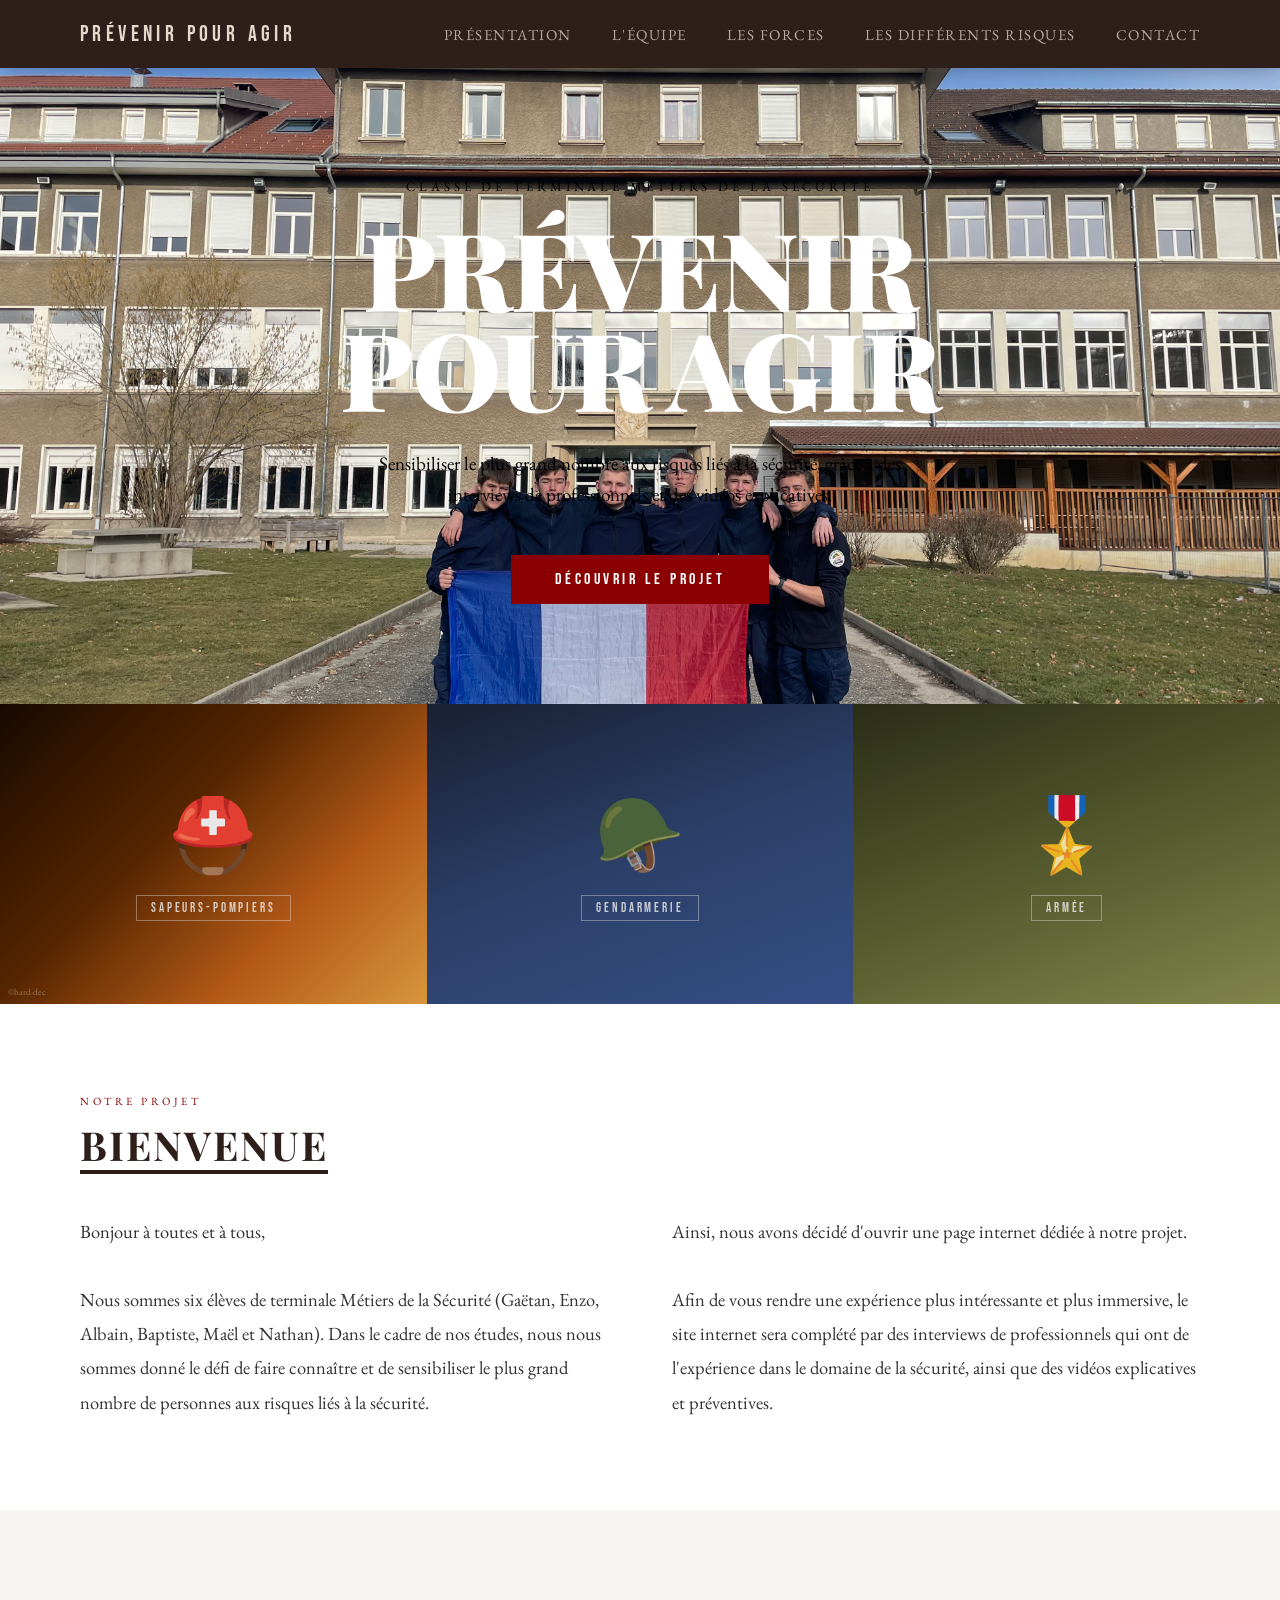
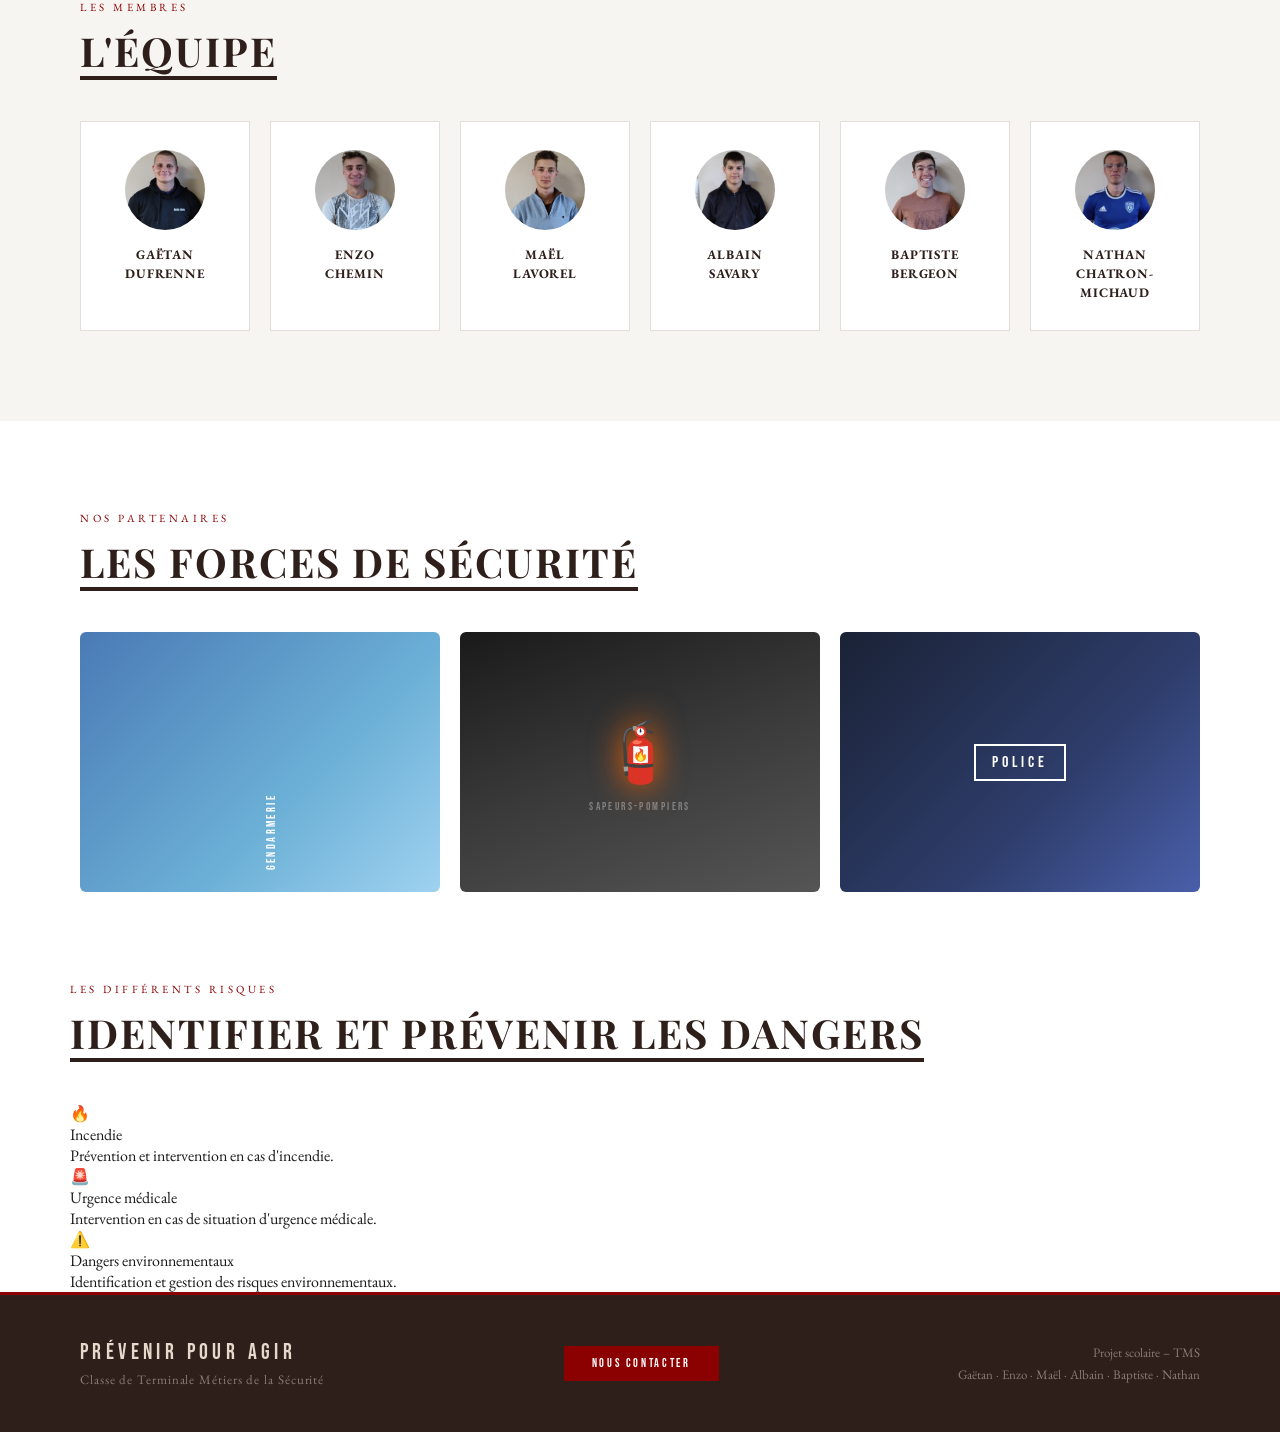
==== commit e57f8d3f: "ajout des risques" ====
--- a/index.html
+++ b/index.html
@@ -3,6 +3,7 @@
 <head>
   <meta charset="UTF-8" />
   <meta name="viewport" content="width=device-width, initial-scale=1.0" />
+  <link rel="icon" type="image/x-icon" href="asset/favicon.png" />
   <title>Prévenir Pour Agir – Classe de TMS</title>
   <link href="https://fonts.googleapis.com/css2?family=Playfair+Display:wght@400;700;900&family=Bebas+Neue&family=EB+Garamond:wght@400;700&display=swap" rel="stylesheet" />
   <link rel="stylesheet" href="style.css" />
@@ -16,6 +17,7 @@
       <li><a href="#bienvenue">Présentation</a></li>
       <li><a href="#equipe">L'équipe</a></li>
       <li><a href="#forces">Les forces</a></li>
+      <li><a href="#risques">Les différents risques</a></li>
       <li><a href="#contact">Contact</a></li>
     </ul>
   </nav>
@@ -153,6 +155,31 @@
     </div>
   </section>
 
+  <!-- ── RISQUES ── -->
+  <section id="risques">
+    <div class="section-inner">
+      <p class="section-label">Les différents risques</p>
+      <h2 class="section-title">Identifier et prévenir les dangers</h2>
+      <div class="risks-content">
+        <div class="risk-item">
+          <span class="risk-icon">🔥</span>
+          <p class="risk-title">Incendie</p>
+          <p class="risk-description">Prévention et intervention en cas d'incendie.</p>
+        </div>
+        <div class="risk-item">
+          <span class="risk-icon">🚨</span>
+          <p class="risk-title">Urgence médicale</p>
+          <p class="risk-description">Intervention en cas de situation d'urgence médicale.</p>
+        </div>
+        <div class="risk-item">
+          <span class="risk-icon">⚠️</span>
+          <p class="risk-title">Dangers environnementaux</p>
+          <p class="risk-description">Identification et gestion des risques environnementaux.</p>
+        </div>
+      </div>
+    </div>
+  </section>
+
   <!-- ── FOOTER ── -->
   <footer id="contact">
     <div>
--- a/style.css
+++ b/style.css
@@ -291,10 +291,10 @@
   border-radius: 4px;
   padding: 8px 12px;
   font-family: 'EB Garamond', serif;
-  font-size: 12px;
+  font-size: 14px;
   color: var(--text);
   box-shadow: 0 4px 12px rgba(0,0,0,0.15);
-  max-width: 1000px;
+  width: 200px;
   text-align: left;
   display: none;
   z-index: 10;
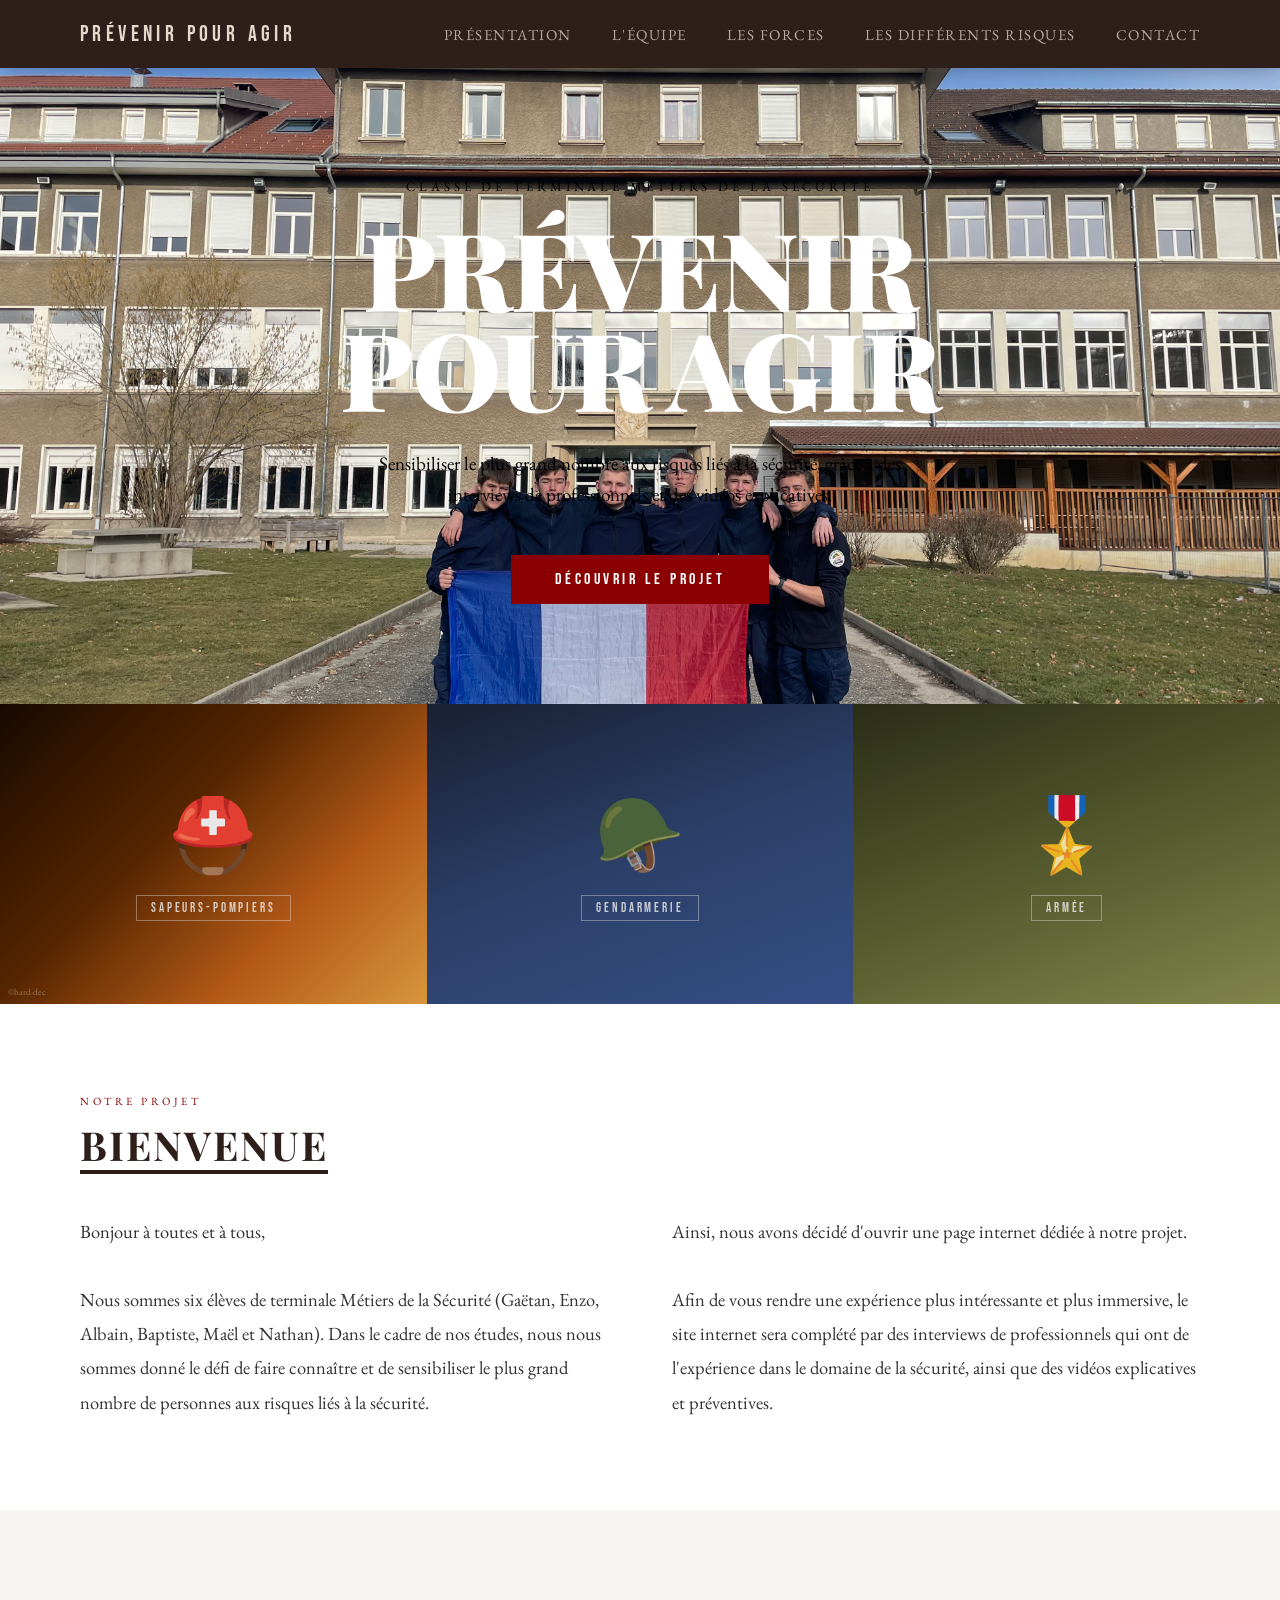
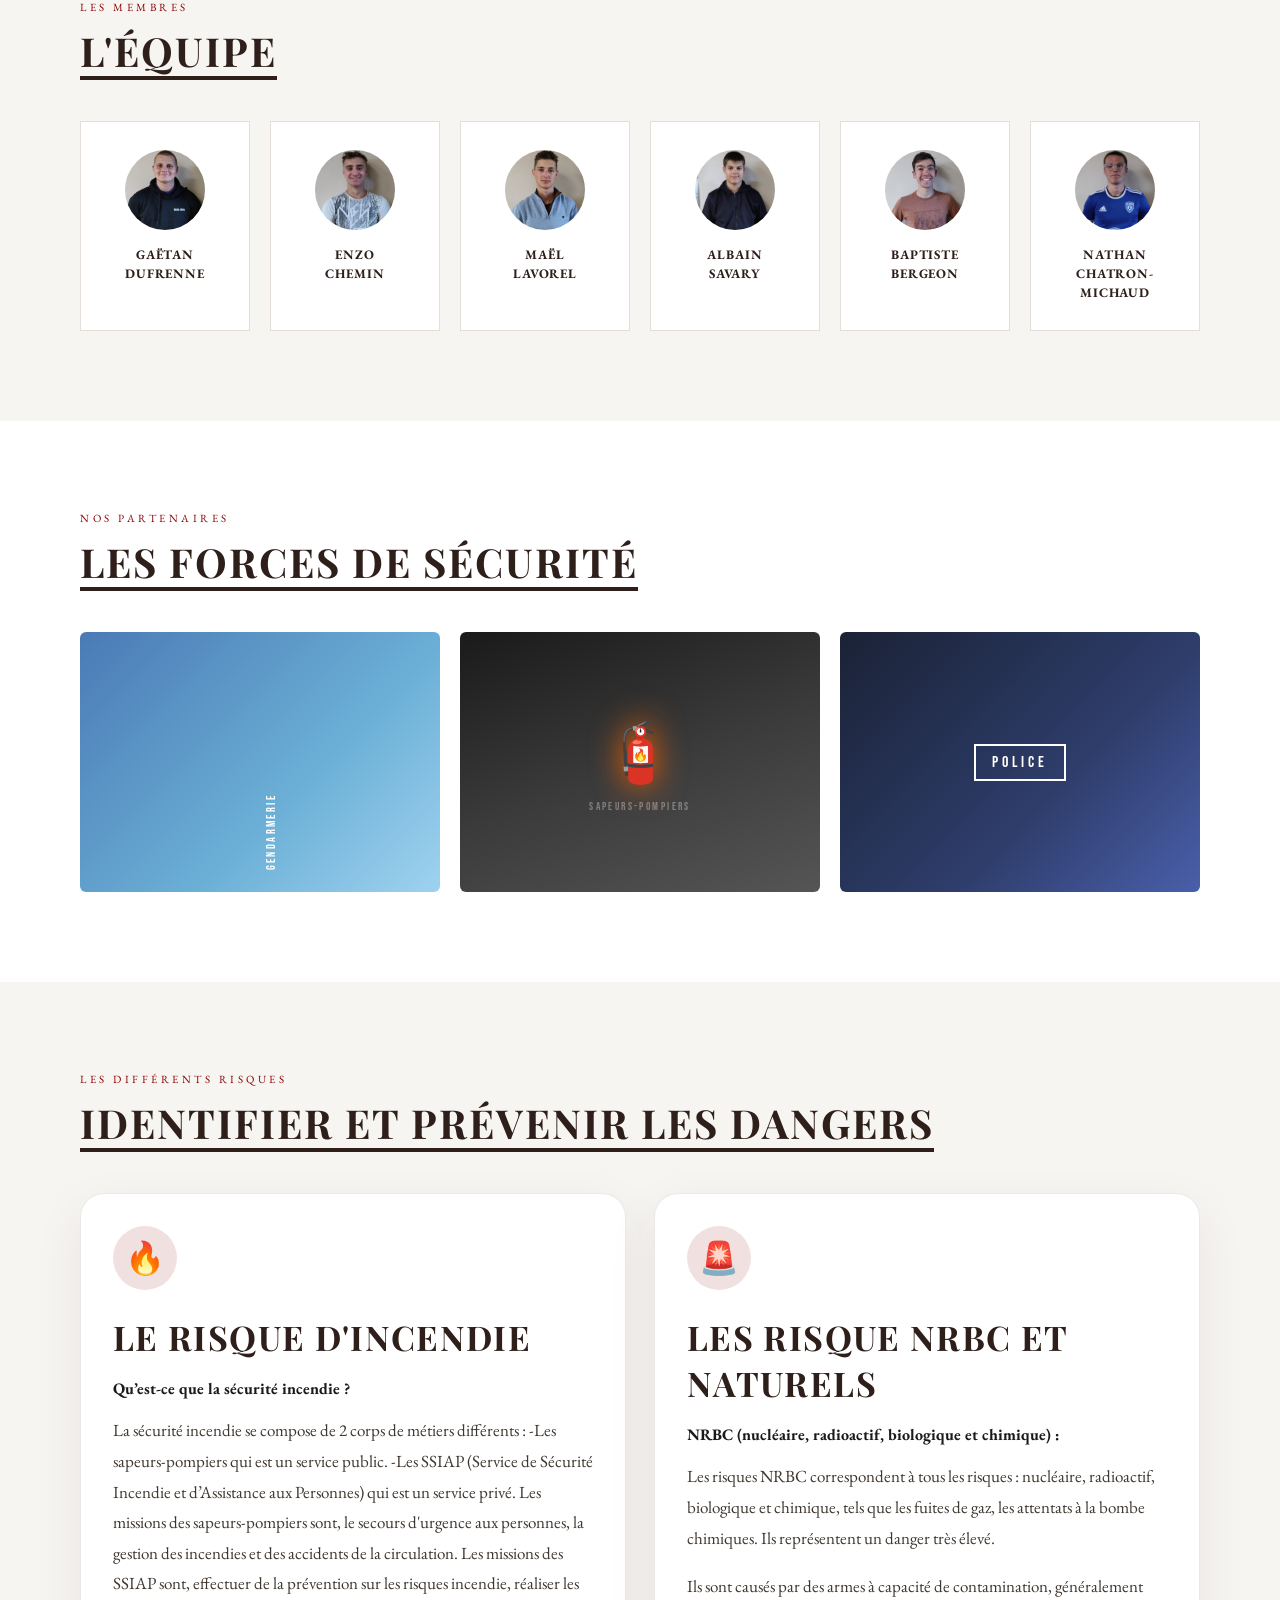
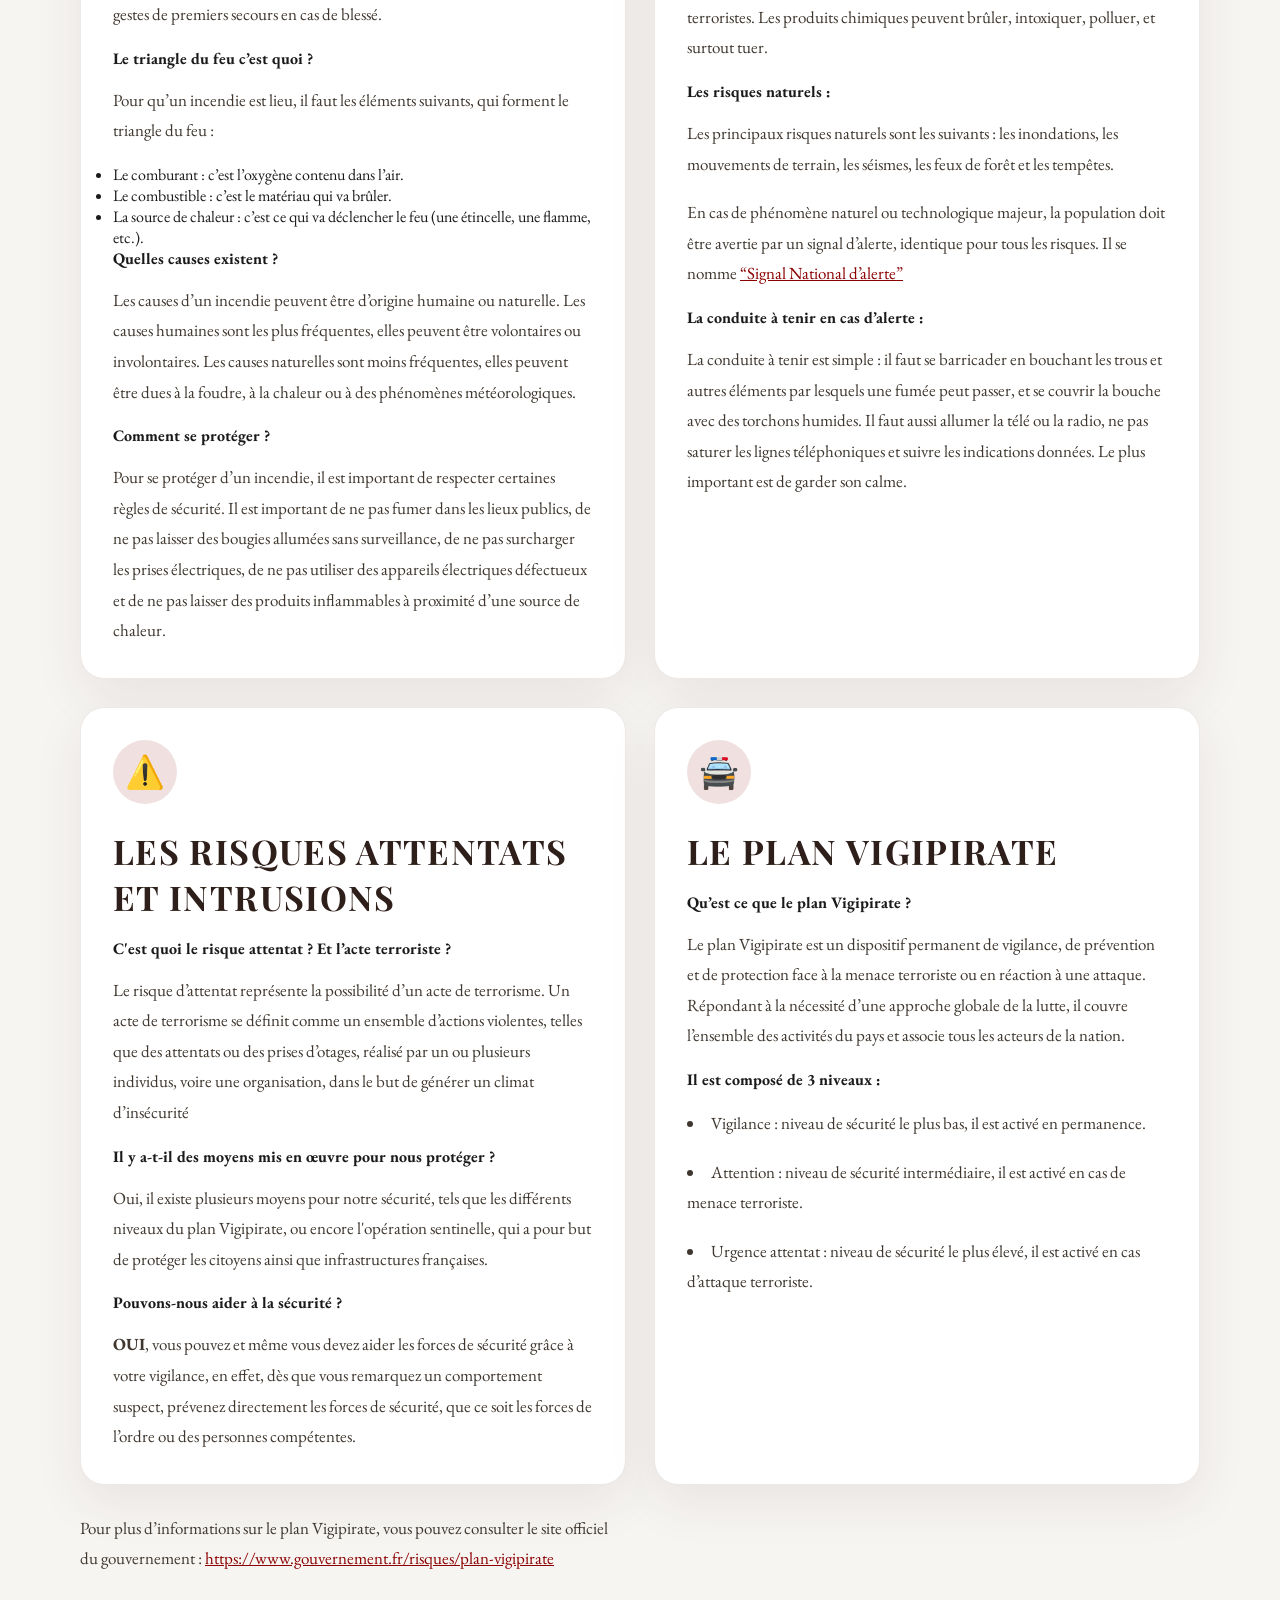
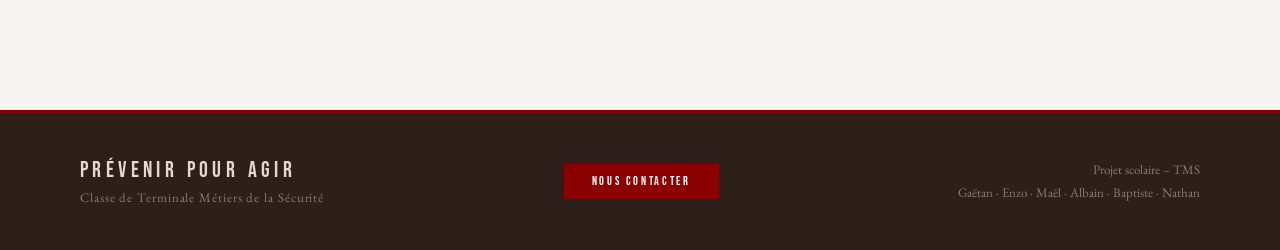
==== commit 87535393: "Ajout des Risques et MAJ du Formulaire de contacte" ====
--- a/index.html
+++ b/index.html
@@ -163,19 +163,117 @@
       <div class="risks-content">
         <div class="risk-item">
           <span class="risk-icon">🔥</span>
-          <p class="risk-title">Incendie</p>
-          <p class="risk-description">Prévention et intervention en cas d'incendie.</p>
+          <h3 class="risk-title"> Le risque d'Incendie</h3>
+          <h4 class="risk-description">Qu’est-ce que la sécurité incendie ?</h4>
+          <p class="risk-text">
+          La sécurité incendie se compose de 2 corps de métiers différents :
+-Les sapeurs-pompiers qui est un service public.
+-Les SSIAP (Service de Sécurité Incendie et d’Assistance aux Personnes) qui
+est un service privé.
+Les missions des sapeurs-pompiers sont, le secours d'urgence aux
+personnes, la gestion des incendies et des accidents de la circulation.
+Les missions des SSIAP sont, effectuer de la prévention sur les risques
+incendie, réaliser les gestes de premiers secours en cas de blessé.
+          </p>
+          <h4 class="risk-description">Le triangle du feu c’est quoi ?</h4>
+          <p class="risk-text">
+            Pour qu’un incendie est lieu, il faut les éléments suivants, qui forment le triangle du feu :
+            <ul>
+              <li>Le comburant : c’est l’oxygène contenu dans l’air.</li>
+              <li>Le combustible : c’est le matériau qui va brûler.</li>
+              <li>La source de chaleur : c’est ce qui va déclencher le feu (une étincelle, une flamme, etc.).</li>
+            </ul>
+          </p>
+          <h4 class="risk-description">Quelles causes existent ?</h4>
+          <p class="risk-text">
+            Les causes d’un incendie peuvent être d’origine humaine ou naturelle. Les causes humaines sont les plus fréquentes, elles peuvent être volontaires ou involontaires. Les causes naturelles sont moins fréquentes, elles peuvent être dues à la foudre, à la chaleur ou à des phénomènes météorologiques.
+          </p>
+          <h4 class="risk-description">Comment se protéger ?</h4>
+          <p class="risk-text">
+            Pour se protéger d’un incendie, il est important de respecter certaines règles de sécurité. Il est important de ne pas fumer dans les lieux publics, de ne pas laisser des bougies allumées sans surveillance, de ne pas surcharger les prises électriques, de ne pas utiliser des appareils électriques défectueux et de ne pas laisser des produits inflammables à proximité d’une source de chaleur.
+          </p>
         </div>
         <div class="risk-item">
           <span class="risk-icon">🚨</span>
-          <p class="risk-title">Urgence médicale</p>
-          <p class="risk-description">Intervention en cas de situation d'urgence médicale.</p>
+          <h3 class="risk-title">Les risque NRBC et Naturels </h3>
+          <h4 class="risk-description">NRBC (nucléaire, radioactif, biologique et chimique) : </h4>
+          <p class="risk-text">
+            Les risques NRBC correspondent à tous les risques : nucléaire, radioactif,
+biologique et chimique, tels que les fuites de gaz, les attentats à la bombe chimiques.
+Ils représentent un danger très élevé.
+          </p>
+          <p class="risk-text">
+            Ils sont causés par des armes à capacité de contamination, généralement
+terroristes. Les produits chimiques peuvent brûler, intoxiquer, polluer, et surtout tuer.
+          </p>
+          <h4 class="risk-description">Les risques naturels :</h4>
+          <p class="risk-text">
+            Les principaux risques naturels sont les suivants : les inondations, les
+mouvements de terrain, les séismes, les feux de forêt et les tempêtes.
+
+          </p>
+          <p class="risk-text">
+            En cas de phénomène naturel ou technologique majeur, la population
+doit être avertie par un signal d’alerte, identique pour tous les risques. Il se
+nomme <a href="https://www.google.com/search?q=SNA+alarme&sca_esv=dcaddbc1f6d8eed3&rlz=1C1GCEA_enFR1156&sxsrf=AHTn8zoapM5CZel6yyxHJBTIW1Ko2TKhJg%3A1743755594247&ei=SpnvZ8vuDtSpkdUPidSZ4Qw&ved=0ahUKEwjLu5Tm-72MAxXUVKQEHQlqJswQ4dUDCBA&uact=5&oq=SNA+alarme&gs_lp=[base64]&sclient=gws-wiz-serp#fpstate=ive&vld=cid:5dd9bc28,vid:rx5Ex8G-eG0,st:0">“Signal National d’alerte”</a>
+          </p>
+          <h4 class="risk-description">La conduite à tenir en cas d’alerte :</h4>
+          <p class="risk-text">
+            La conduite à tenir est simple : il faut se barricader en bouchant les trous et autres éléments par lesquels une
+fumée peut passer, et se couvrir la bouche avec des torchons humides. Il faut aussi allumer la télé ou la radio,
+ne pas saturer les lignes téléphoniques et suivre les indications données. Le plus important est de garder son
+calme.
+          </p>
+
         </div>
         <div class="risk-item">
           <span class="risk-icon">⚠️</span>
-          <p class="risk-title">Dangers environnementaux</p>
-          <p class="risk-description">Identification et gestion des risques environnementaux.</p>
-        </div>
+          <h3 class="risk-title">Les risques attentats et intrusions</h3>
+          <h4 class="risk-description">C'est quoi le risque attentat ? Et l’acte terroriste ? </h4>
+          <p class="risk-text">
+            Le risque d’attentat représente la possibilité d’un acte de terrorisme.
+Un acte de terrorisme se définit comme un ensemble d’actions violentes, telles que des attentats ou des prises
+d’otages, réalisé par un ou plusieurs individus, voire une organisation, dans le but de générer un climat
+d’insécurité
+          </p>
+          <h4 class="risk-description">Il y a-t-il des moyens mis en œuvre pour nous protéger ?</h4>
+          <p class="risk-text">
+           Oui, il existe plusieurs moyens pour notre sécurité, tels que les différents niveaux du
+plan Vigipirate, ou encore l'opération sentinelle, qui a pour but de protéger les
+citoyens ainsi que infrastructures françaises.
+          </p>
+          <h4 class="risk-description">Pouvons-nous aider à la sécurité ? </h4>
+          <p class="risk-text">
+           <b>OUI</b>, vous pouvez et même vous devez aider les forces de sécurité
+grâce à votre vigilance, en effet, dès que vous remarquez un
+comportement suspect, prévenez directement les forces de
+sécurité, que ce soit les forces de l’ordre ou des personnes
+compétentes.
+
+          </p>
+        </div>
+        <div class="risk-item">
+          <span class="risk-icon">🚔</span>
+          <h3 class="risk-title">Le pLan Vigipirate</h3>
+          <h4 class="risk-description">Qu’est ce que le plan Vigipirate ?</h4>
+          <p class="risk-text">
+Le plan Vigipirate est un dispositif permanent de vigilance, de prévention et de protection face à la menace
+terroriste ou en réaction à une attaque.
+Répondant à la nécessité d’une approche globale de la lutte, il couvre l’ensemble des activités du pays et
+associe tous les acteurs de la nation.</p>
+          <h4 class="risk-description">Il est composé de 3 niveaux : </h4>
+          <p class="risk-text">
+            <li class="risk-text">Vigilance : niveau de sécurité le plus bas, il est activé en permanence.</li>
+            <li class="risk-text">Attention : niveau de sécurité intermédiaire, il est activé en cas de menace terroriste.</li>
+            <li class="risk-text">Urgence attentat : niveau de sécurité le plus élevé, il est activé en cas d’attaque terroriste.</li>
+          </p>
+        </div>
+          <p class="risk-text">
+            Pour plus d’informations sur le plan Vigipirate, vous pouvez consulter le site officiel du gouvernement : <a href="https://www.gouvernement.fr/risques/plan-vigipirate">https://www.gouvernement.fr/risques/plan-vigipirate</a>
+          </p>
+          <p> </p>
+          <p> </p>
+          <p> </p>
       </div>
     </div>
   </section>
--- a/style.css
+++ b/style.css
@@ -383,6 +383,187 @@
   color: rgba(255,255,255,.35);
 }
 
+/* ── RISQUES SECTION ─────────────────────────── */
+#risques {
+  padding: 90px 80px;
+  background: var(--light);
+}
+
+.risks-content {
+  display: grid;
+  grid-template-columns: repeat(2, minmax(0, 1fr));
+  gap: 28px;
+}
+
+.risk-item {
+  background: var(--white);
+  border: 1px solid rgba(107, 76, 59, 0.12);
+  border-radius: 24px;
+  padding: 32px;
+  box-shadow: 0 18px 50px rgba(46, 31, 26, 0.08);
+  transition: transform 0.3s ease, box-shadow 0.3s ease;
+}
+
+.risk-item:hover {
+  transform: translateY(-5px);
+  box-shadow: 0 24px 64px rgba(46, 31, 26, 0.14);
+}
+
+.risk-icon {
+  display: inline-flex;
+  align-items: center;
+  justify-content: center;
+  width: 64px;
+  height: 64px;
+  border-radius: 50%;
+  background: rgba(139, 0, 0, 0.12);
+  color: var(--accent);
+  font-size: 32px;
+  margin-bottom: 24px;
+}
+
+.risk-title {
+  font-family: 'Playfair Display', serif;
+  font-size: clamp(26px, 3vw, 34px);
+  font-weight: 700;
+  text-transform: uppercase;
+  letter-spacing: .04em;
+  color: var(--dark);
+  margin-bottom: 18px;
+}
+
+.risk-description {
+  font-family: 'EB Garamond', serif;
+  font-size: 16px;
+  color: var(--text);
+  margin-bottom: 16px;
+}
+
+.risk-text {
+  font-family: 'EB Garamond', serif;
+  font-size: 17px;
+  line-height: 1.8;
+  color: #3f372f;
+  margin-bottom: 18px;
+}
+
+.risk-text a {
+  color: var(--accent);
+  text-decoration: underline;
+}
+
+.risk-text ul {
+  margin: 16px 0 0 20px;
+  padding-left: 0;
+  list-style: disc;
+}
+
+.risk-text ul li {
+  margin-bottom: 10px;
+}
+
+.risk-text li {
+  font-size: 17px;
+  line-height: 1.75;
+}
+
+.risk-item p:last-child {
+  margin-bottom: 0;
+}
+
+/* ── CONTACT PAGE ───────────────────────────── */
+.content {
+  max-width: 780px;
+  margin: 0 auto;
+  padding: 90px 80px;
+}
+
+.content h2 {
+  font-family: 'Playfair Display', serif;
+  font-size: clamp(32px, 4vw, 46px);
+  margin-bottom: 24px;
+  color: var(--dark);
+}
+
+#contact-form {
+  display: grid;
+  gap: 18px;
+  background: var(--white);
+  border: 1px solid rgba(107, 76, 59, 0.15);
+  border-radius: 24px;
+  padding: 32px;
+  box-shadow: 0 18px 50px rgba(46, 31, 26, 0.08);
+}
+
+#contact-form input,
+#contact-form textarea {
+  width: 100%;
+  border: 1px solid rgba(107, 76, 59, 0.2);
+  border-radius: 12px;
+  padding: 16px 18px;
+  font-family: 'EB Garamond', serif;
+  font-size: 16px;
+  color: var(--text);
+  background: #fff;
+  transition: border-color 0.2s ease, box-shadow 0.2s ease;
+}
+
+#contact-form input:focus,
+#contact-form textarea:focus {
+  outline: none;
+  border-color: var(--accent);
+  box-shadow: 0 0 0 4px rgba(139, 0, 0, 0.12);
+}
+
+#contact-form textarea {
+  min-height: 180px;
+  resize: vertical;
+}
+
+#submit-btn {
+  width: fit-content;
+  border: none;
+  border-radius: 999px;
+  background: var(--accent);
+  color: #fff;
+  padding: 16px 38px;
+  font-family: 'Bebas Neue', sans-serif;
+  font-size: 14px;
+  letter-spacing: 0.22em;
+  text-transform: uppercase;
+  cursor: pointer;
+  transition: transform 0.2s ease, background 0.2s ease;
+}
+
+#submit-btn:hover {
+  background: #a50000;
+  transform: translateY(-2px);
+}
+
+#submit-btn:disabled {
+  opacity: 0.65;
+  cursor: not-allowed;
+  transform: none;
+}
+
+#form-response {
+  color: var(--dark);
+  font-size: 16px;
+  line-height: 1.7;
+}
+
+.content p {
+  margin-top: 24px;
+  font-size: 17px;
+  line-height: 1.85;
+  color: #3f372f;
+}
+
+.content a {
+  color: var(--accent);
+  text-decoration: underline;
+}
+
 /* ── FOOTER ─────────────────────────────────── */
 footer {
   background: var(--dark);
@@ -436,11 +617,13 @@
   .nav-links { display: none; }
   .photo-strip { grid-template-columns: 1fr; height: auto; }
   .strip-cell { height: 200px; }
-  #bienvenue, #equipe, #forces { padding: 60px 20px; }
+  #bienvenue, #equipe, #forces, #risques { padding: 60px 20px; }
   .about-grid { grid-template-columns: 1fr; gap: 28px; }
   .team-grid { grid-template-columns: repeat(2, 1fr); }
   .bottom-photos { grid-template-columns: 1fr; height: auto; }
   .bp-cell { height: 180px; }
+  .content { padding: 60px 20px; }
+  #contact-form { padding: 24px; }
   footer { flex-direction: column; gap: 16px; text-align: center; padding: 36px 20px; }
   .footer-right { text-align: center; }
 }
